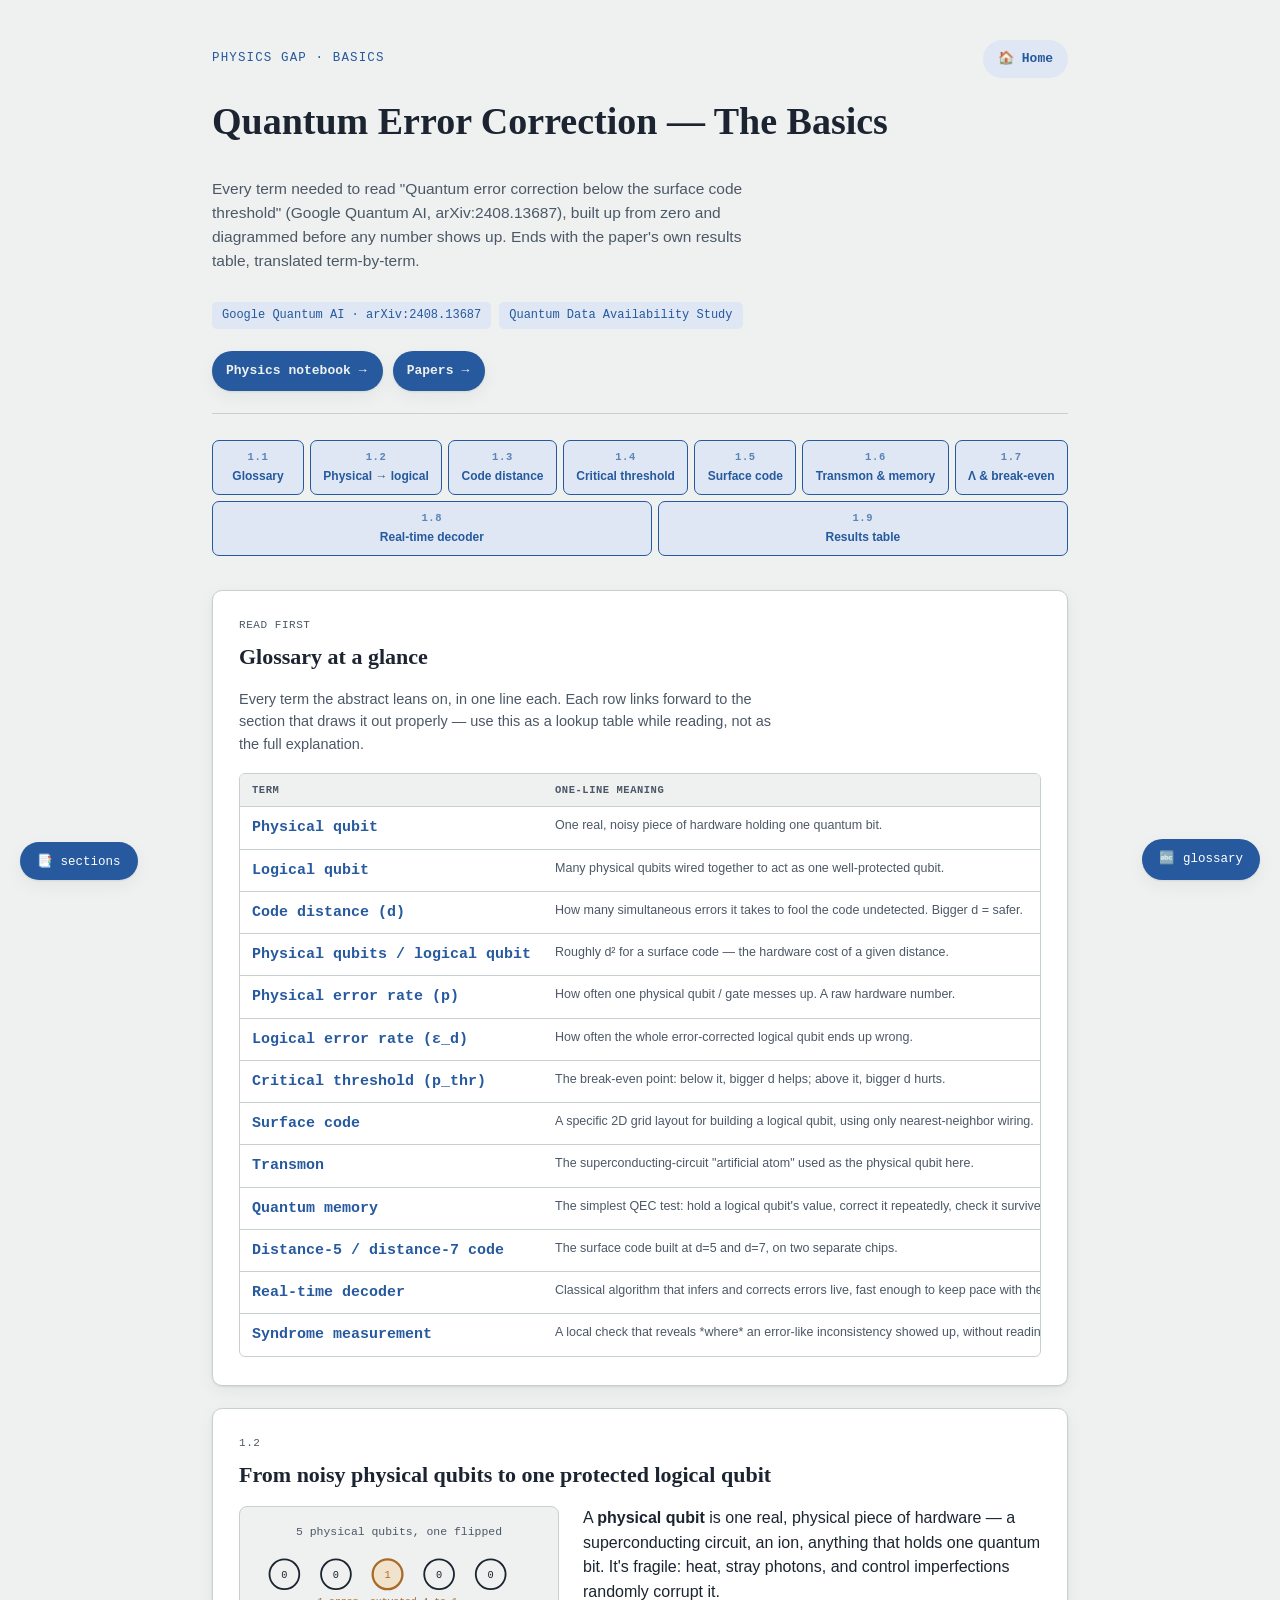
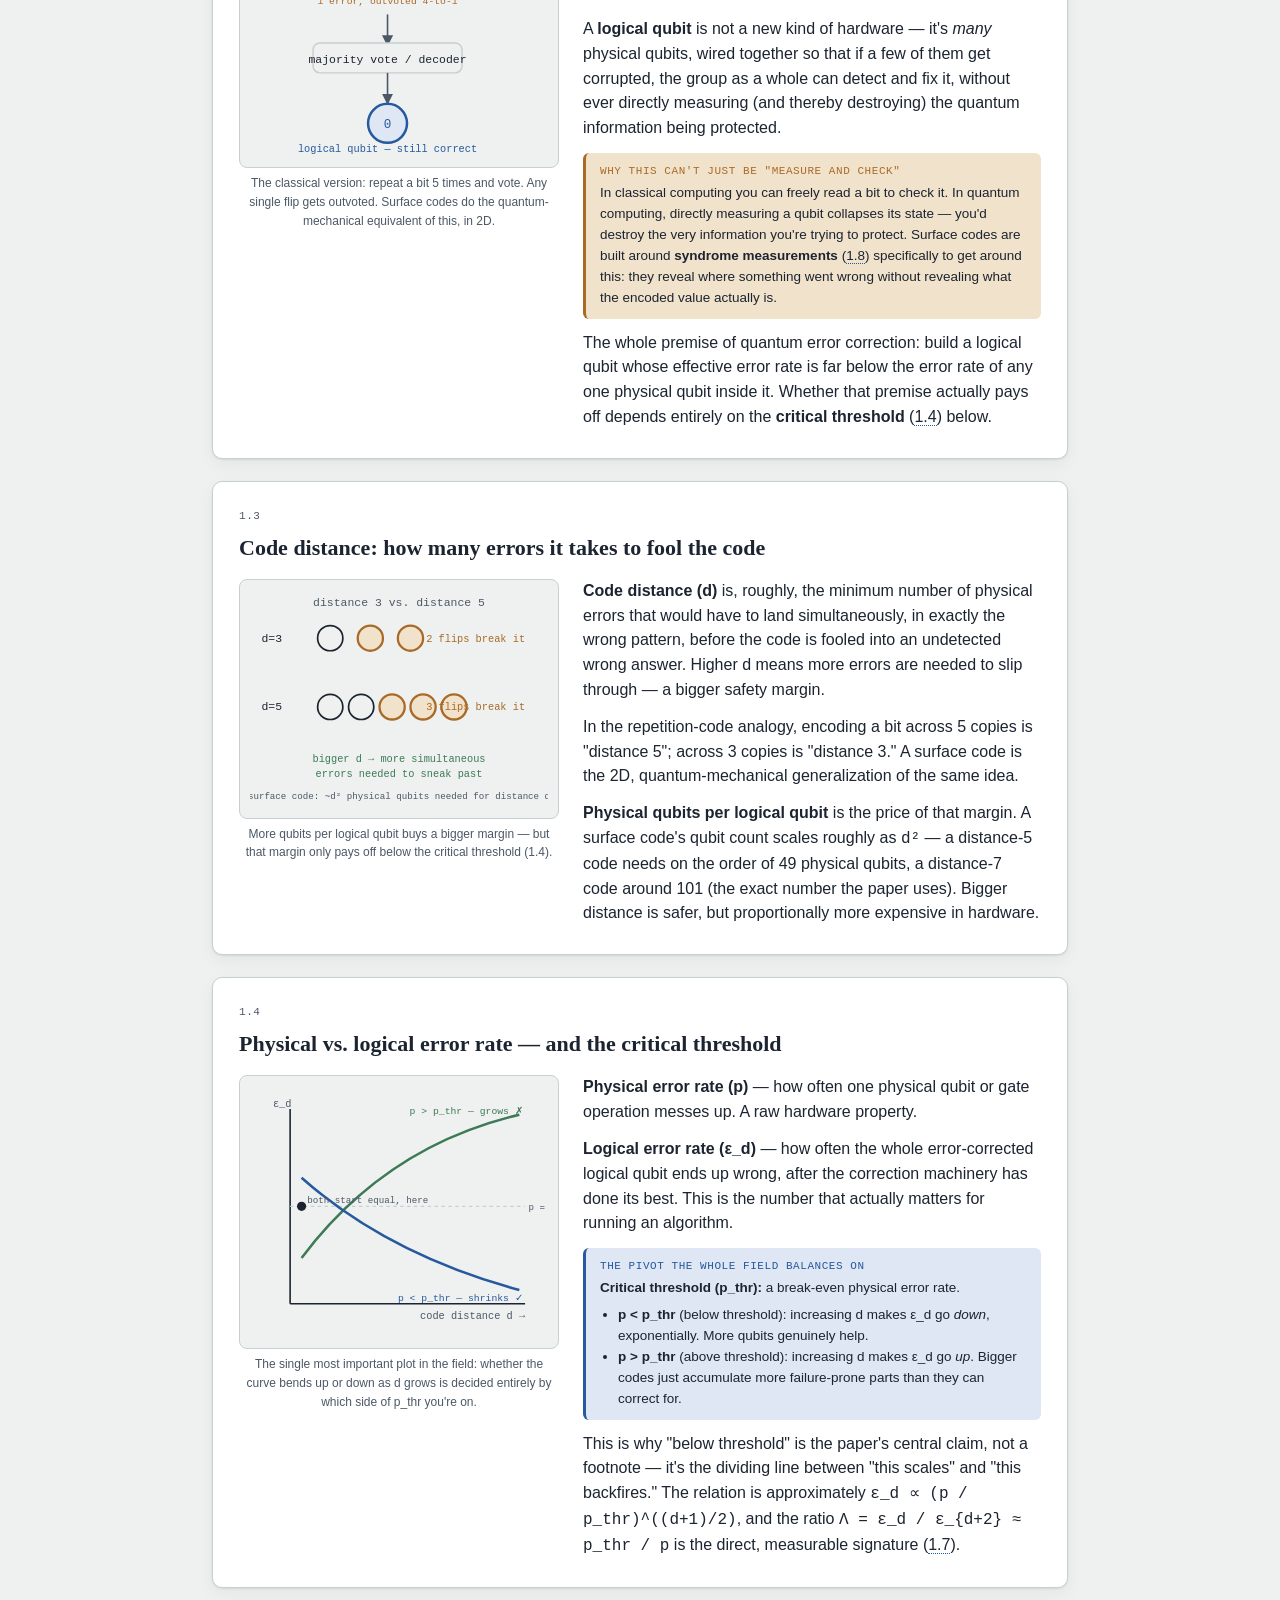
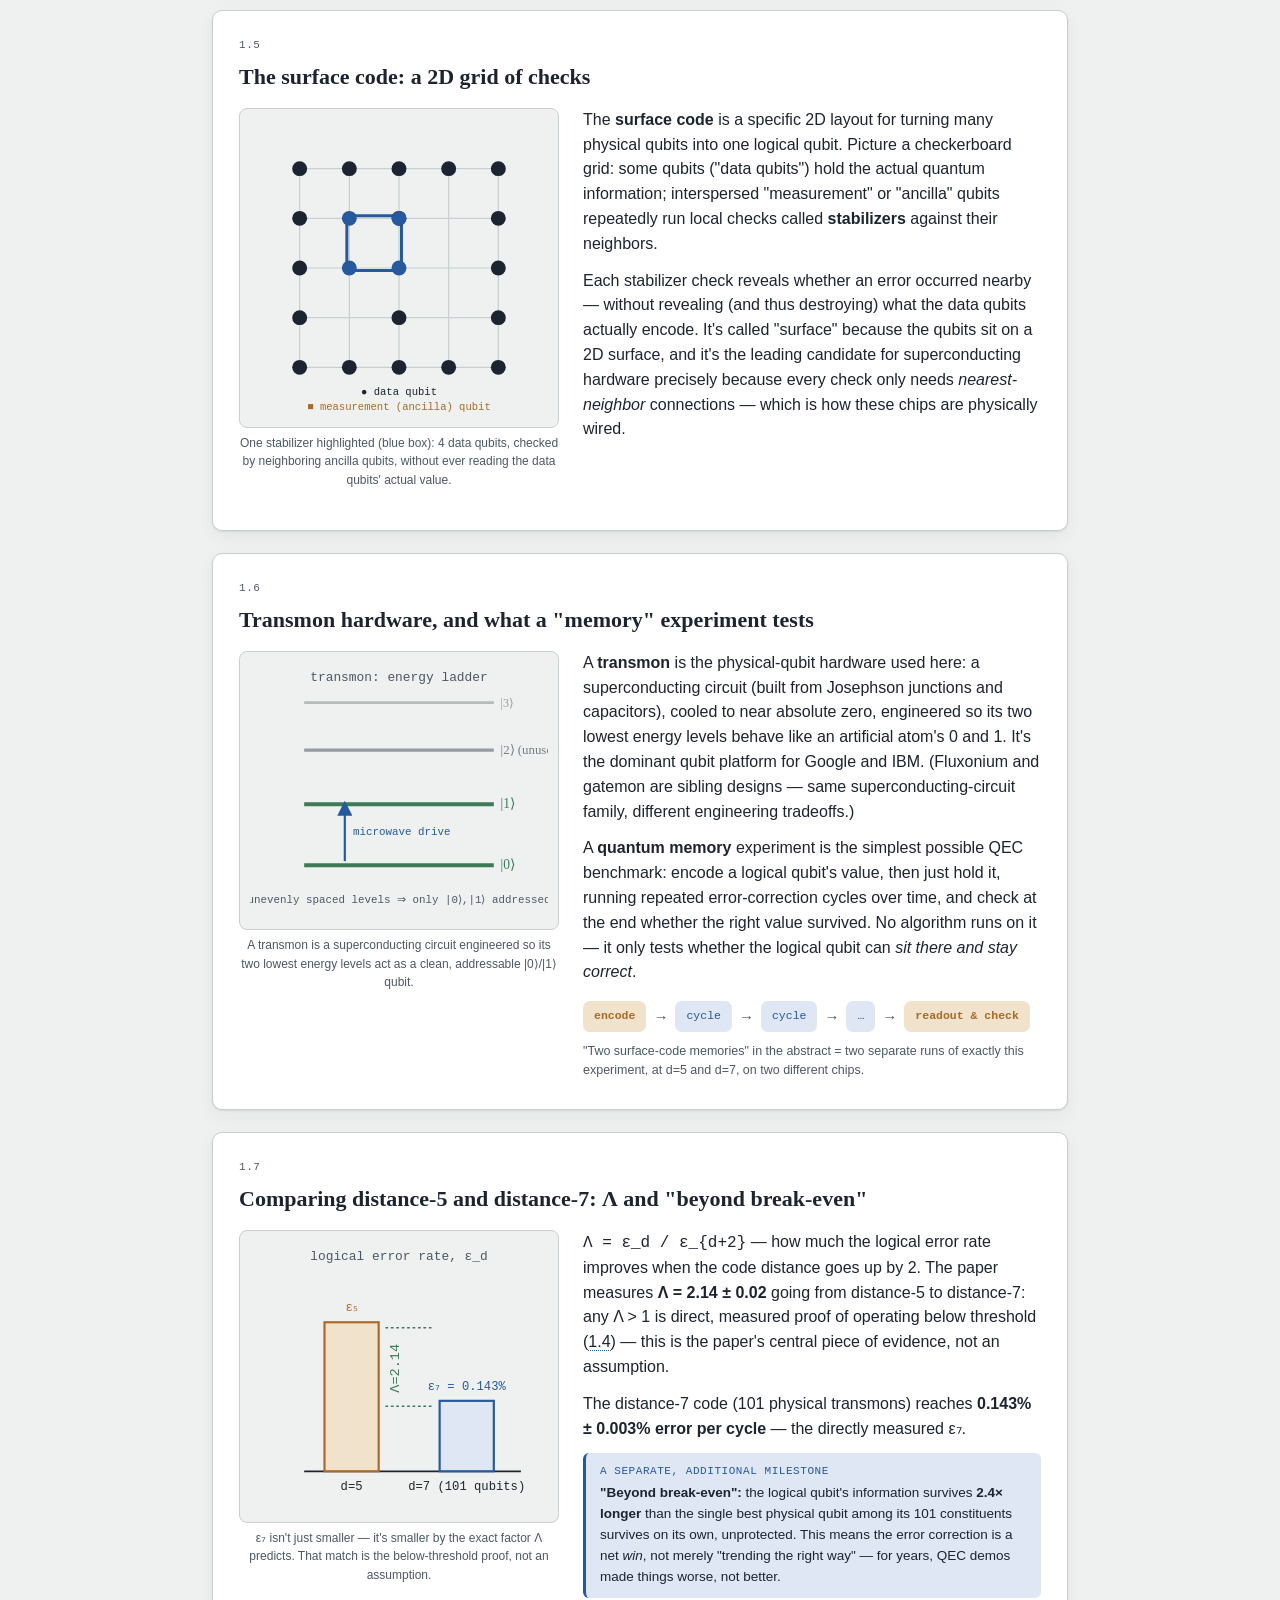
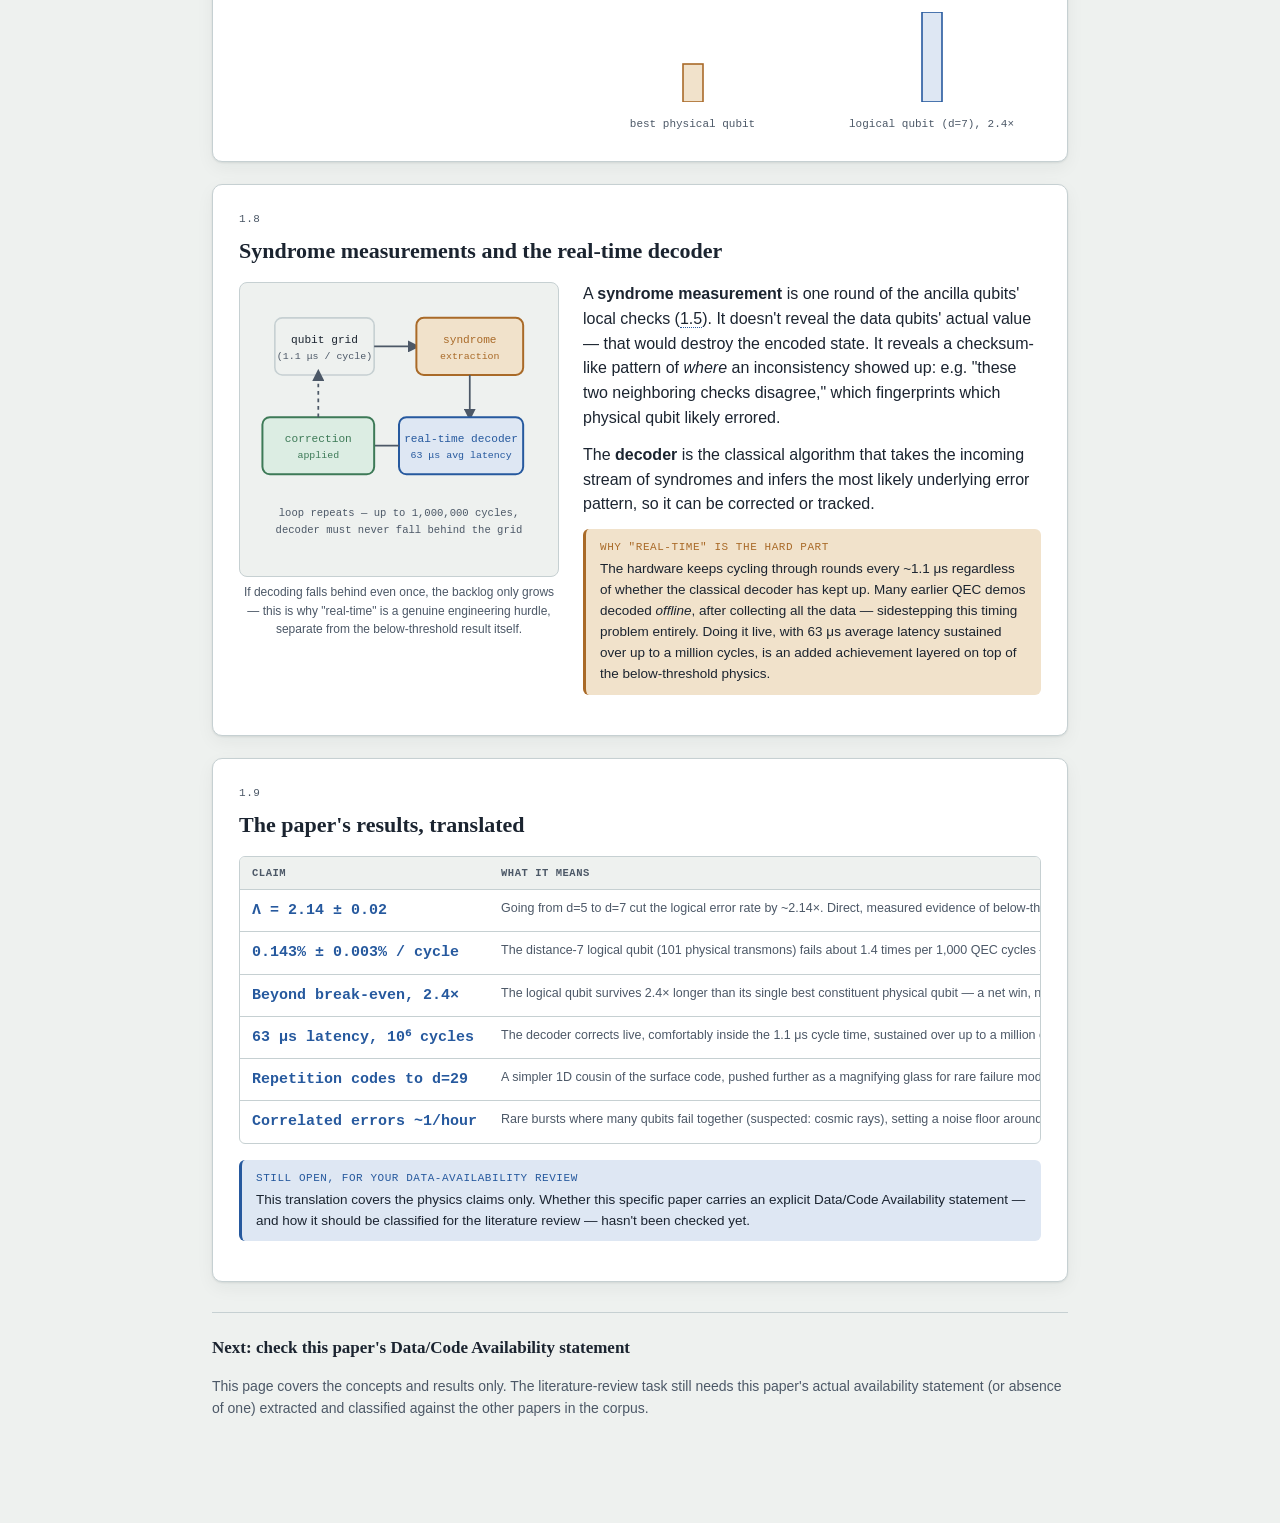
==== basics/index.html @ d8bd893b "Add QEC basics page (surface code threshold concepts) and link from physics notebook New /basics dia" ====
<!DOCTYPE html>
<html lang="en">
<head>
<meta charset="UTF-8">
<meta name="viewport" content="width=device-width, initial-scale=1">
<meta name="robots" content="noindex, nofollow">
<title>QEC Basics — Below the Surface Code Threshold, Visualized</title>
<link rel="stylesheet" href="css/style.css">
</head>
<body>

<div class="page">

  <header class="notebook-header">
    <div class="nav-row">
      <span class="eyebrow">Physics gap · basics</span>
      <a class="home-btn" href="../phy/index.html">🏠 Home</a>
    </div>
    <h1 class="title serif">Quantum Error Correction — The Basics</h1>
    <p class="subtitle">Every term needed to read "Quantum error correction below the surface code
    threshold" (Google Quantum AI, arXiv:2408.13687), built up from zero and diagrammed before any
    number shows up. Ends with the paper's own results table, translated term-by-term.</p>
    <div class="source-links">
      <span class="source-chip">Google Quantum AI · arXiv:2408.13687</span>
      <span class="source-chip">Quantum Data Availability Study</span>
    </div>
    <div class="crosslink-row" style="display:flex; gap:10px; flex-wrap:wrap; margin-top:6px;">
      <div class="crosslink"><a href="../phy/index.html">Physics notebook <span class="arrow">&rarr;</span></a></div>
      <div class="crosslink"><a href="../phy/papers/index.html">Papers <span class="arrow">&rarr;</span></a></div>
    </div>
  </header>

  <nav class="phase-tracker">
    <a class="phase-pill active" href="#sec-glossary"><span class="num">1.1</span>Glossary</a>
    <a class="phase-pill active" href="#sec-logical"><span class="num">1.2</span>Physical → logical</a>
    <a class="phase-pill active" href="#sec-distance"><span class="num">1.3</span>Code distance</a>
    <a class="phase-pill active" href="#sec-threshold"><span class="num">1.4</span>Critical threshold</a>
    <a class="phase-pill active" href="#sec-surface"><span class="num">1.5</span>Surface code</a>
    <a class="phase-pill active" href="#sec-transmon"><span class="num">1.6</span>Transmon &amp; memory</a>
    <a class="phase-pill active" href="#sec-lambda"><span class="num">1.7</span>Λ &amp; break-even</a>
    <a class="phase-pill active" href="#sec-decoder"><span class="num">1.8</span>Real-time decoder</a>
    <a class="phase-pill active" href="#sec-results"><span class="num">1.9</span>Results table</a>
  </nav>

  <main>

    <!-- ============ 1.1 Glossary ============ -->
    <section class="entry" id="sec-glossary">
      <div class="entry-head"><span class="entry-tag">READ FIRST</span></div>
      <h2 class="entry-title">Glossary at a glance</h2>
      <p class="notation-intro">Every term the abstract leans on, in one line each. Each row links
      forward to the section that draws it out properly — use this as a lookup table while reading,
      not as the full explanation.</p>
      <div class="table-scroll">
        <table class="notation-table">
          <thead><tr><th>Term</th><th>One-line meaning</th><th>Where</th></tr></thead>
          <tbody>
            <tr><td class="sym">Physical qubit</td><td class="say">One real, noisy piece of hardware holding one quantum bit.</td><td class="where"><a href="#sec-logical">1.2</a></td></tr>
            <tr><td class="sym">Logical qubit</td><td class="say">Many physical qubits wired together to act as one well-protected qubit.</td><td class="where"><a href="#sec-logical">1.2</a></td></tr>
            <tr><td class="sym">Code distance (d)</td><td class="say">How many simultaneous errors it takes to fool the code undetected. Bigger d = safer.</td><td class="where"><a href="#sec-distance">1.3</a></td></tr>
            <tr><td class="sym">Physical qubits / logical qubit</td><td class="say">Roughly d² for a surface code — the hardware cost of a given distance.</td><td class="where"><a href="#sec-distance">1.3</a></td></tr>
            <tr><td class="sym">Physical error rate (p)</td><td class="say">How often one physical qubit / gate messes up. A raw hardware number.</td><td class="where"><a href="#sec-threshold">1.4</a></td></tr>
            <tr><td class="sym">Logical error rate (ε_d)</td><td class="say">How often the whole error-corrected logical qubit ends up wrong.</td><td class="where"><a href="#sec-threshold">1.4</a></td></tr>
            <tr><td class="sym">Critical threshold (p_thr)</td><td class="say">The break-even point: below it, bigger d helps; above it, bigger d hurts.</td><td class="where"><a href="#sec-threshold">1.4</a></td></tr>
            <tr><td class="sym">Surface code</td><td class="say">A specific 2D grid layout for building a logical qubit, using only nearest-neighbor wiring.</td><td class="where"><a href="#sec-surface">1.5</a></td></tr>
            <tr><td class="sym">Transmon</td><td class="say">The superconducting-circuit "artificial atom" used as the physical qubit here.</td><td class="where"><a href="#sec-transmon">1.6</a></td></tr>
            <tr><td class="sym">Quantum memory</td><td class="say">The simplest QEC test: hold a logical qubit's value, correct it repeatedly, check it survived.</td><td class="where"><a href="#sec-transmon">1.6</a></td></tr>
            <tr><td class="sym">Distance-5 / distance-7 code</td><td class="say">The surface code built at d=5 and d=7, on two separate chips.</td><td class="where"><a href="#sec-lambda">1.7</a></td></tr>
            <tr><td class="sym">Real-time decoder</td><td class="say">Classical algorithm that infers and corrects errors live, fast enough to keep pace with the hardware.</td><td class="where"><a href="#sec-decoder">1.8</a></td></tr>
            <tr><td class="sym">Syndrome measurement</td><td class="say">A local check that reveals *where* an error-like inconsistency showed up, without reading the encoded data.</td><td class="where"><a href="#sec-decoder">1.8</a></td></tr>
          </tbody>
        </table>
      </div>
    </section>

    <!-- ============ 1.2 Physical -> logical ============ -->
    <section class="entry" id="sec-logical">
      <div class="entry-head"><span class="entry-tag">1.2</span></div>
      <h2 class="entry-title">From noisy physical qubits to one protected logical qubit</h2>
      <div class="entry-grid">
        <div>
          <div class="diagram-panel">
            <svg viewBox="0 0 260 210" xmlns="http://www.w3.org/2000/svg">
              <text x="130" y="16" text-anchor="middle" font-size="10" fill="var(--ink-soft)" font-family="ui-monospace,monospace">5 physical qubits, one flipped</text>
              <g font-family="ui-monospace,monospace" font-size="9" fill="var(--ink-soft)">
                <circle cx="30" cy="50" r="13" fill="none" stroke="var(--ink)" stroke-width="1.6"/>
                <text x="30" y="53" text-anchor="middle" fill="var(--ink)">0</text>
                <circle cx="75" cy="50" r="13" fill="none" stroke="var(--ink)" stroke-width="1.6"/>
                <text x="75" y="53" text-anchor="middle" fill="var(--ink)">0</text>
                <circle cx="120" cy="50" r="13" fill="var(--measured-soft)" stroke="var(--measured)" stroke-width="2"/>
                <text x="120" y="53" text-anchor="middle" fill="var(--measured)">1</text>
                <circle cx="165" cy="50" r="13" fill="none" stroke="var(--ink)" stroke-width="1.6"/>
                <text x="165" y="53" text-anchor="middle" fill="var(--ink)">0</text>
                <circle cx="210" cy="50" r="13" fill="none" stroke="var(--ink)" stroke-width="1.6"/>
                <text x="210" y="53" text-anchor="middle" fill="var(--ink)">0</text>
              </g>
              <text x="120" y="76" text-anchor="middle" font-size="8.5" fill="var(--measured)" font-family="ui-monospace,monospace">1 error, outvoted 4-to-1</text>
              <line x1="120" y1="85" x2="120" y2="108" stroke="var(--ink-soft)" stroke-width="1.4" marker-end="url(#arr1)"/>
              <defs><marker id="arr1" markerWidth="7" markerHeight="7" refX="3.5" refY="3.5" orient="auto"><path d="M0,0 L7,3.5 L0,7 Z" fill="var(--ink-soft)"/></marker></defs>
              <rect x="55" y="110" width="130" height="26" rx="6" fill="var(--paper)" stroke="var(--rule)" stroke-width="1.3"/>
              <text x="120" y="127" text-anchor="middle" font-size="10" fill="var(--ink)" font-family="ui-monospace,monospace">majority vote / decoder</text>
              <line x1="120" y1="136" x2="120" y2="159" stroke="var(--ink-soft)" stroke-width="1.4" marker-end="url(#arr2)"/>
              <defs><marker id="arr2" markerWidth="7" markerHeight="7" refX="3.5" refY="3.5" orient="auto"><path d="M0,0 L7,3.5 L0,7 Z" fill="var(--ink-soft)"/></marker></defs>
              <circle cx="120" cy="180" r="17" fill="var(--accent-soft)" stroke="var(--accent)" stroke-width="2.2"/>
              <text x="120" y="184" text-anchor="middle" font-size="11" fill="var(--accent)" font-family="ui-monospace,monospace">0</text>
              <text x="120" y="205" text-anchor="middle" font-size="9" fill="var(--accent)" font-family="ui-monospace,monospace">logical qubit — still correct</text>
            </svg>
          </div>
          <p class="diagram-caption">The classical version: repeat a bit 5 times and vote. Any single flip gets outvoted. Surface codes do the quantum-mechanical equivalent of this, in 2D.</p>
        </div>
        <div class="text-panel">
          <p>A <b>physical qubit</b> is one real, physical piece of hardware — a superconducting circuit, an ion, anything that holds one quantum bit. It's fragile: heat, stray photons, and control imperfections randomly corrupt it.</p>
          <p>A <b>logical qubit</b> is not a new kind of hardware — it's <i>many</i> physical qubits, wired together so that if a few of them get corrupted, the group as a whole can detect and fix it, without ever directly measuring (and thereby destroying) the quantum information being protected.</p>
          <div class="callout callout-paper">
            <span class="label">why this can't just be "measure and check"</span>
            In classical computing you can freely read a bit to check it. In quantum computing, directly measuring a qubit collapses its state — you'd destroy the very information you're trying to protect. Surface codes are built around <b>syndrome measurements</b> (<a href="#sec-decoder" class="sym-link">1.8</a>) specifically to get around this: they reveal where something went wrong without revealing what the encoded value actually is.
          </div>
          <p>The whole premise of quantum error correction: build a logical qubit whose effective error rate is far below the error rate of any one physical qubit inside it. Whether that premise actually pays off depends entirely on the <b>critical threshold</b> (<a href="#sec-threshold" class="sym-link">1.4</a>) below.</p>
        </div>
      </div>
    </section>

    <!-- ============ 1.3 Code distance ============ -->
    <section class="entry" id="sec-distance">
      <div class="entry-head"><span class="entry-tag">1.3</span></div>
      <h2 class="entry-title">Code distance: how many errors it takes to fool the code</h2>
      <div class="entry-grid">
        <div>
          <div class="diagram-panel">
            <svg viewBox="0 0 260 190" xmlns="http://www.w3.org/2000/svg">
              <text x="130" y="14" text-anchor="middle" font-size="10" fill="var(--ink-soft)" font-family="ui-monospace,monospace">distance 3 vs. distance 5</text>
              <text x="10" y="45" font-size="10" fill="var(--ink)" font-family="ui-monospace,monospace">d=3</text>
              <g font-family="ui-monospace,monospace" font-size="8">
                <circle cx="70" cy="42" r="11" fill="none" stroke="var(--ink)" stroke-width="1.5"/>
                <circle cx="105" cy="42" r="11" fill="var(--measured-soft)" stroke="var(--measured)" stroke-width="2"/>
                <circle cx="140" cy="42" r="11" fill="var(--measured-soft)" stroke="var(--measured)" stroke-width="2"/>
              </g>
              <text x="240" y="45" text-anchor="end" font-size="9" fill="var(--measured)" font-family="ui-monospace,monospace">2 flips break it</text>
              <text x="10" y="105" font-size="10" fill="var(--ink)" font-family="ui-monospace,monospace">d=5</text>
              <g font-family="ui-monospace,monospace" font-size="8">
                <circle cx="70" cy="102" r="11" fill="none" stroke="var(--ink)" stroke-width="1.5"/>
                <circle cx="97" cy="102" r="11" fill="none" stroke="var(--ink)" stroke-width="1.5"/>
                <circle cx="124" cy="102" r="11" fill="var(--measured-soft)" stroke="var(--measured)" stroke-width="2"/>
                <circle cx="151" cy="102" r="11" fill="var(--measured-soft)" stroke="var(--measured)" stroke-width="2"/>
                <circle cx="178" cy="102" r="11" fill="var(--measured-soft)" stroke="var(--measured)" stroke-width="2"/>
              </g>
              <text x="240" y="105" text-anchor="end" font-size="9" fill="var(--measured)" font-family="ui-monospace,monospace">3 flips break it</text>
              <text x="130" y="150" text-anchor="middle" font-size="9" fill="var(--good)" font-family="ui-monospace,monospace">bigger d → more simultaneous</text>
              <text x="130" y="163" text-anchor="middle" font-size="9" fill="var(--good)" font-family="ui-monospace,monospace">errors needed to sneak past</text>
              <text x="130" y="182" text-anchor="middle" font-size="8" fill="var(--ink-soft)" font-family="ui-monospace,monospace">surface code: ~d² physical qubits needed for distance d</text>
            </svg>
          </div>
          <p class="diagram-caption">More qubits per logical qubit buys a bigger margin — but that margin only pays off below the critical threshold (1.4).</p>
        </div>
        <div class="text-panel">
          <p><b>Code distance (d)</b> is, roughly, the minimum number of physical errors that would have to land simultaneously, in exactly the wrong pattern, before the code is fooled into an undetected wrong answer. Higher d means more errors are needed to slip through — a bigger safety margin.</p>
          <p>In the repetition-code analogy, encoding a bit across 5 copies is "distance 5"; across 3 copies is "distance 3." A surface code is the 2D, quantum-mechanical generalization of the same idea.</p>
          <p><b>Physical qubits per logical qubit</b> is the price of that margin. A surface code's qubit count scales roughly as <span class="mono">d²</span> — a distance-5 code needs on the order of 49 physical qubits, a distance-7 code around 101 (the exact number the paper uses). Bigger distance is safer, but proportionally more expensive in hardware.</p>
        </div>
      </div>
    </section>

    <!-- ============ 1.4 Critical threshold ============ -->
    <section class="entry" id="sec-threshold">
      <div class="entry-head"><span class="entry-tag">1.4</span></div>
      <h2 class="entry-title">Physical vs. logical error rate — and the critical threshold</h2>
      <div class="entry-grid">
        <div>
          <div class="diagram-panel">
            <svg viewBox="0 0 260 220" xmlns="http://www.w3.org/2000/svg">
              <line x1="35" y1="20" x2="35" y2="190" stroke="var(--ink)" stroke-width="1.4"/>
              <line x1="35" y1="190" x2="240" y2="190" stroke="var(--ink)" stroke-width="1.4"/>
              <text x="20" y="18" font-size="9" fill="var(--ink-soft)" font-family="ui-monospace,monospace">ε_d</text>
              <text x="240" y="203" text-anchor="end" font-size="9" fill="var(--ink-soft)" font-family="ui-monospace,monospace">code distance d →</text>
              <line x1="35" y1="105" x2="240" y2="105" stroke="var(--rule)" stroke-width="1.2" stroke-dasharray="3 3"/>
              <text x="243" y="108" font-size="8" fill="var(--ink-soft)" font-family="ui-monospace,monospace">p = p_thr</text>
              <path d="M45,150 C90,90 150,45 235,25" fill="none" stroke="var(--good)" stroke-width="2.2"/>
              <text x="238" y="24" font-size="8.5" fill="var(--good)" font-family="ui-monospace,monospace" text-anchor="end">p &gt; p_thr — grows ✗</text>
              <path d="M45,80 C90,120 150,155 235,178" fill="none" stroke="var(--accent)" stroke-width="2.2"/>
              <text x="238" y="188" font-size="8.5" fill="var(--accent)" font-family="ui-monospace,monospace" text-anchor="end">p &lt; p_thr — shrinks ✓</text>
              <circle cx="45" cy="105" r="4" fill="var(--ink)"/>
              <text x="50" y="102" font-size="8" fill="var(--ink-soft)" font-family="ui-monospace,monospace">both start equal, here</text>
            </svg>
          </div>
          <p class="diagram-caption">The single most important plot in the field: whether the curve bends up or down as d grows is decided entirely by which side of p_thr you're on.</p>
        </div>
        <div class="text-panel">
          <p><b>Physical error rate (p)</b> — how often one physical qubit or gate operation messes up. A raw hardware property.</p>
          <p><b>Logical error rate (ε_d)</b> — how often the whole error-corrected logical qubit ends up wrong, after the correction machinery has done its best. This is the number that actually matters for running an algorithm.</p>
          <div class="callout callout-code">
            <span class="label">the pivot the whole field balances on</span>
            <b>Critical threshold (p_thr):</b> a break-even physical error rate.
            <ul style="margin:6px 0 0; padding-left:18px;">
              <li><b>p &lt; p_thr</b> (below threshold): increasing d makes ε_d go <i>down</i>, exponentially. More qubits genuinely help.</li>
              <li><b>p &gt; p_thr</b> (above threshold): increasing d makes ε_d go <i>up</i>. Bigger codes just accumulate more failure-prone parts than they can correct for.</li>
            </ul>
          </div>
          <p>This is why "below threshold" is the paper's central claim, not a footnote — it's the dividing line between "this scales" and "this backfires." The relation is approximately <span class="mono">ε_d ∝ (p / p_thr)^((d+1)/2)</span>, and the ratio <span class="mono">Λ = ε_d / ε_{d+2} ≈ p_thr / p</span> is the direct, measurable signature (<a href="#sec-lambda" class="sym-link">1.7</a>).</p>
        </div>
      </div>
    </section>

    <!-- ============ 1.5 Surface code ============ -->
    <section class="entry" id="sec-surface">
      <div class="entry-head"><span class="entry-tag">1.5</span></div>
      <h2 class="entry-title">The surface code: a 2D grid of checks</h2>
      <div class="entry-grid">
        <div>
          <div class="diagram-panel">
            <svg viewBox="0 0 240 240" xmlns="http://www.w3.org/2000/svg">
              <g stroke="var(--rule)" stroke-width="1">
                <line x1="40" y1="40" x2="200" y2="40"/><line x1="40" y1="80" x2="200" y2="80"/>
                <line x1="40" y1="120" x2="200" y2="120"/><line x1="40" y1="160" x2="200" y2="160"/><line x1="40" y1="200" x2="200" y2="200"/>
                <line x1="40" y1="40" x2="40" y2="200"/><line x1="80" y1="40" x2="80" y2="200"/>
                <line x1="120" y1="40" x2="120" y2="200"/><line x1="160" y1="40" x2="160" y2="200"/><line x1="200" y1="40" x2="200" y2="200"/>
              </g>
              <rect x="78" y="78" width="44" height="44" fill="none" stroke="var(--accent)" stroke-width="2.4" rx="4"/>
              <g fill="var(--ink)">
                <circle cx="40" cy="40" r="6"/><circle cx="80" cy="40" r="6"/><circle cx="120" cy="40" r="6"/><circle cx="160" cy="40" r="6"/><circle cx="200" cy="40" r="6"/>
                <circle cx="40" cy="80" r="6"/><circle cx="120" cy="80" r="6"/><circle cx="200" cy="80" r="6"/>
                <circle cx="40" cy="120" r="6"/><circle cx="200" cy="120" r="6"/>
                <circle cx="40" cy="160" r="6"/><circle cx="120" cy="160" r="6"/><circle cx="200" cy="160" r="6"/>
                <circle cx="40" cy="200" r="6"/><circle cx="80" cy="200" r="6"/><circle cx="120" cy="200" r="6"/><circle cx="160" cy="200" r="6"/><circle cx="200" cy="200" r="6"/>
              </g>
              <g fill="var(--measured)">
                <rect x="76" y="76" width="8" height="8"/><rect x="116" y="76" width="8" height="8"/>
                <rect x="76" y="116" width="8" height="8"/><rect x="116" y="116" width="8" height="8"/>
              </g>
              <circle cx="80" cy="80" r="6" fill="var(--accent)"/><circle cx="120" cy="80" r="6" fill="var(--accent)"/>
              <circle cx="80" cy="120" r="6" fill="var(--accent)"/><circle cx="120" cy="120" r="6" fill="var(--accent)"/>
              <text x="120" y="222" text-anchor="middle" font-size="8.5" fill="var(--ink)" font-family="ui-monospace,monospace">● data qubit</text>
              <text x="120" y="234" text-anchor="middle" font-size="8.5" fill="var(--measured)" font-family="ui-monospace,monospace">■ measurement (ancilla) qubit</text>
            </svg>
          </div>
          <p class="diagram-caption">One stabilizer highlighted (blue box): 4 data qubits, checked by neighboring ancilla qubits, without ever reading the data qubits' actual value.</p>
        </div>
        <div class="text-panel">
          <p>The <b>surface code</b> is a specific 2D layout for turning many physical qubits into one logical qubit. Picture a checkerboard grid: some qubits ("data qubits") hold the actual quantum information; interspersed "measurement" or "ancilla" qubits repeatedly run local checks called <b>stabilizers</b> against their neighbors.</p>
          <p>Each stabilizer check reveals whether an error occurred nearby — without revealing (and thus destroying) what the data qubits actually encode. It's called "surface" because the qubits sit on a 2D surface, and it's the leading candidate for superconducting hardware precisely because every check only needs <i>nearest-neighbor</i> connections — which is how these chips are physically wired.</p>
        </div>
      </div>
    </section>

    <!-- ============ 1.6 Transmon & memory ============ -->
    <section class="entry" id="sec-transmon">
      <div class="entry-head"><span class="entry-tag">1.6</span></div>
      <h2 class="entry-title">Transmon hardware, and what a "memory" experiment tests</h2>
      <div class="entry-grid">
        <div>
          <div class="diagram-panel">
            <svg viewBox="0 0 220 190" xmlns="http://www.w3.org/2000/svg">
              <text x="110" y="14" text-anchor="middle" font-size="9.5" fill="var(--ink-soft)" font-family="ui-monospace,monospace">transmon: energy ladder</text>
              <line x1="40" y1="150" x2="180" y2="150" stroke="var(--good)" stroke-width="3"/>
              <text x="185" y="153" font-size="10" fill="var(--good)" font-family="Georgia,serif">|0⟩</text>
              <line x1="40" y1="105" x2="180" y2="105" stroke="var(--good)" stroke-width="3"/>
              <text x="185" y="108" font-size="10" fill="var(--good)" font-family="Georgia,serif">|1⟩</text>
              <line x1="40" y1="65" x2="180" y2="65" stroke="var(--ink-soft)" stroke-width="2.4" opacity="0.55"/>
              <text x="185" y="68" font-size="9.5" fill="var(--ink-soft)" font-family="Georgia,serif" opacity="0.75">|2⟩ (unused)</text>
              <line x1="40" y1="30" x2="180" y2="30" stroke="var(--ink-soft)" stroke-width="2" opacity="0.35"/>
              <text x="185" y="33" font-size="9" fill="var(--ink-soft)" font-family="Georgia,serif" opacity="0.55">|3⟩</text>
              <line x1="70" y1="147" x2="70" y2="108" stroke="var(--accent)" stroke-width="1.6" marker-end="url(#tArr)"/>
              <defs><marker id="tArr" markerWidth="7" markerHeight="7" refX="3.5" refY="3.5" orient="auto"><path d="M0,0 L7,3.5 L0,7 Z" fill="var(--accent)"/></marker></defs>
              <text x="76" y="128" font-size="8" fill="var(--accent)" font-family="ui-monospace,monospace">microwave drive</text>
              <text x="110" y="178" text-anchor="middle" font-size="8" fill="var(--ink-soft)" font-family="ui-monospace,monospace">unevenly spaced levels ⇒ only |0⟩,|1⟩ addressed</text>
            </svg>
          </div>
          <p class="diagram-caption">A transmon is a superconducting circuit engineered so its two lowest energy levels act as a clean, addressable |0⟩/|1⟩ qubit.</p>
        </div>
        <div class="text-panel">
          <p>A <b>transmon</b> is the physical-qubit hardware used here: a superconducting circuit (built from Josephson junctions and capacitors), cooled to near absolute zero, engineered so its two lowest energy levels behave like an artificial atom's 0 and 1. It's the dominant qubit platform for Google and IBM. (Fluxonium and gatemon are sibling designs — same superconducting-circuit family, different engineering tradeoffs.)</p>
          <p>A <b>quantum memory</b> experiment is the simplest possible QEC benchmark: encode a logical qubit's value, then just hold it, running repeated error-correction cycles over time, and check at the end whether the right value survived. No algorithm runs on it — it only tests whether the logical qubit can <i>sit there and stay correct</i>.</p>
          <div class="flow-chain">
            <div class="flow-node emph">encode</div><span class="flow-arrow">→</span>
            <div class="flow-node">cycle</div><span class="flow-arrow">→</span>
            <div class="flow-node">cycle</div><span class="flow-arrow">→</span>
            <div class="flow-node">…</div><span class="flow-arrow">→</span>
            <div class="flow-node emph">readout &amp; check</div>
          </div>
          <p style="font-size:12.5px; color:var(--ink-soft); margin-top:10px;">"Two surface-code memories" in the abstract = two separate runs of exactly this experiment, at d=5 and d=7, on two different chips.</p>
        </div>
      </div>
    </section>

    <!-- ============ 1.7 Lambda & break-even ============ -->
    <section class="entry" id="sec-lambda">
      <div class="entry-head"><span class="entry-tag">1.7</span></div>
      <h2 class="entry-title">Comparing distance-5 and distance-7: Λ and "beyond break-even"</h2>
      <div class="entry-grid">
        <div>
          <div class="diagram-panel">
            <svg viewBox="0 0 220 200" xmlns="http://www.w3.org/2000/svg">
              <text x="110" y="14" text-anchor="middle" font-size="9.5" fill="var(--ink-soft)" font-family="ui-monospace,monospace">logical error rate, ε_d</text>
              <line x1="40" y1="170" x2="200" y2="170" stroke="var(--ink)" stroke-width="1.3"/>
              <rect x="55" y="60" width="40" height="110" fill="var(--measured-soft)" stroke="var(--measured)" stroke-width="1.6"/>
              <text x="75" y="52" text-anchor="middle" font-size="9" fill="var(--measured)" font-family="ui-monospace,monospace">ε₅</text>
              <text x="75" y="184" text-anchor="middle" font-size="9" fill="var(--ink)" font-family="ui-monospace,monospace">d=5</text>
              <rect x="140" y="118" width="40" height="52" fill="var(--accent-soft)" stroke="var(--accent)" stroke-width="1.6"/>
              <text x="160" y="110" text-anchor="middle" font-size="9" fill="var(--accent)" font-family="ui-monospace,monospace">ε₇ = 0.143%</text>
              <text x="160" y="184" text-anchor="middle" font-size="9" fill="var(--ink)" font-family="ui-monospace,monospace">d=7 (101 qubits)</text>
              <path d="M100,64 L135,64" stroke="var(--good)" stroke-width="1.2" stroke-dasharray="2 2"/>
              <path d="M100,122 L135,122" stroke="var(--good)" stroke-width="1.2" stroke-dasharray="2 2"/>
              <text x="110" y="94" text-anchor="middle" font-size="10" fill="var(--good)" font-family="ui-monospace,monospace" transform="rotate(-90 110 94)">Λ=2.14</text>
            </svg>
          </div>
          <p class="diagram-caption">ε₇ isn't just smaller — it's smaller by the exact factor Λ predicts. That match is the below-threshold proof, not an assumption.</p>
        </div>
        <div class="text-panel">
          <p><span class="mono">Λ = ε_d / ε_{d+2}</span> — how much the logical error rate improves when the code distance goes up by 2. The paper measures <b>Λ = 2.14 ± 0.02</b> going from distance-5 to distance-7: any Λ &gt; 1 is direct, measured proof of operating below threshold (<a href="#sec-threshold" class="sym-link">1.4</a>) — this is the paper's central piece of evidence, not an assumption.</p>
          <p>The distance-7 code (101 physical transmons) reaches <b>0.143% ± 0.003% error per cycle</b> — the directly measured ε₇.</p>
          <div class="callout callout-code">
            <span class="label">a separate, additional milestone</span>
            <b>"Beyond break-even":</b> the logical qubit's information survives <b>2.4× longer</b> than the single best physical qubit among its 101 constituents survives on its own, unprotected. This means the error correction is a net <i>win</i>, not merely "trending the right way" — for years, QEC demos made things worse, not better.
          </div>
          <div class="compare-row" style="margin-top:14px;">
            <div class="compare-col">
              <svg viewBox="0 0 60 90" width="60" height="90"><rect x="20" y="52" width="20" height="38" fill="var(--measured-soft)" stroke="var(--measured)" stroke-width="1.6"/></svg>
              <div class="compare-label">best physical qubit</div>
            </div>
            <div class="compare-col">
              <svg viewBox="0 0 60 90" width="60" height="90"><rect x="20" y="0" width="20" height="90" fill="var(--accent-soft)" stroke="var(--accent)" stroke-width="1.6"/></svg>
              <div class="compare-label">logical qubit (d=7), 2.4×</div>
            </div>
          </div>
        </div>
      </div>
    </section>

    <!-- ============ 1.8 Real-time decoder ============ -->
    <section class="entry" id="sec-decoder">
      <div class="entry-head"><span class="entry-tag">1.8</span></div>
      <h2 class="entry-title">Syndrome measurements and the real-time decoder</h2>
      <div class="entry-grid">
        <div>
          <div class="diagram-panel">
            <svg viewBox="0 0 240 220" xmlns="http://www.w3.org/2000/svg">
              <rect x="20" y="20" width="80" height="46" rx="6" fill="var(--paper)" stroke="var(--rule)" stroke-width="1.3"/>
              <text x="60" y="40" text-anchor="middle" font-size="9" fill="var(--ink)" font-family="ui-monospace,monospace">qubit grid</text>
              <text x="60" y="53" text-anchor="middle" font-size="8" fill="var(--ink-soft)" font-family="ui-monospace,monospace">(1.1 μs / cycle)</text>
              <line x1="100" y1="43" x2="132" y2="43" stroke="var(--ink-soft)" stroke-width="1.4" marker-end="url(#dArr1)"/>
              <defs><marker id="dArr1" markerWidth="7" markerHeight="7" refX="3.5" refY="3.5" orient="auto"><path d="M0,0 L7,3.5 L0,7 Z" fill="var(--ink-soft)"/></marker></defs>
              <rect x="134" y="20" width="86" height="46" rx="6" fill="var(--measured-soft)" stroke="var(--measured)" stroke-width="1.6"/>
              <text x="177" y="40" text-anchor="middle" font-size="9" fill="var(--measured)" font-family="ui-monospace,monospace">syndrome</text>
              <text x="177" y="53" text-anchor="middle" font-size="8" fill="var(--measured)" font-family="ui-monospace,monospace">extraction</text>
              <line x1="177" y1="66" x2="177" y2="98" stroke="var(--ink-soft)" stroke-width="1.4" marker-end="url(#dArr2)"/>
              <defs><marker id="dArr2" markerWidth="7" markerHeight="7" refX="3.5" refY="3.5" orient="auto"><path d="M0,0 L7,3.5 L0,7 Z" fill="var(--ink-soft)"/></marker></defs>
              <rect x="120" y="100" width="100" height="46" rx="6" fill="var(--accent-soft)" stroke="var(--accent)" stroke-width="1.6"/>
              <text x="170" y="120" text-anchor="middle" font-size="9" fill="var(--accent)" font-family="ui-monospace,monospace">real-time decoder</text>
              <text x="170" y="133" text-anchor="middle" font-size="8" fill="var(--accent)" font-family="ui-monospace,monospace">63 μs avg latency</text>
              <line x1="120" y1="123" x2="30" y2="123" stroke="var(--ink-soft)" stroke-width="1.4" marker-end="url(#dArr3)"/>
              <defs><marker id="dArr3" markerWidth="7" markerHeight="7" refX="3.5" refY="3.5" orient="auto"><path d="M0,0 L7,3.5 L0,7 Z" fill="var(--ink-soft)"/></marker></defs>
              <rect x="10" y="100" width="90" height="46" rx="6" fill="var(--good-soft)" stroke="var(--good)" stroke-width="1.6"/>
              <text x="55" y="120" text-anchor="middle" font-size="9" fill="var(--good)" font-family="ui-monospace,monospace">correction</text>
              <text x="55" y="133" text-anchor="middle" font-size="8" fill="var(--good)" font-family="ui-monospace,monospace">applied</text>
              <line x1="55" y1="100" x2="55" y2="66" stroke="var(--ink-soft)" stroke-width="1.4" marker-end="url(#dArr4)" stroke-dasharray="3 3"/>
              <defs><marker id="dArr4" markerWidth="7" markerHeight="7" refX="3.5" refY="3.5" orient="auto"><path d="M0,0 L7,3.5 L0,7 Z" fill="var(--ink-soft)"/></marker></defs>
              <text x="120" y="180" text-anchor="middle" font-size="8.5" fill="var(--ink-soft)" font-family="ui-monospace,monospace">loop repeats — up to 1,000,000 cycles,</text>
              <text x="120" y="193" text-anchor="middle" font-size="8.5" fill="var(--ink-soft)" font-family="ui-monospace,monospace">decoder must never fall behind the grid</text>
            </svg>
          </div>
          <p class="diagram-caption">If decoding falls behind even once, the backlog only grows — this is why "real-time" is a genuine engineering hurdle, separate from the below-threshold result itself.</p>
        </div>
        <div class="text-panel">
          <p>A <b>syndrome measurement</b> is one round of the ancilla qubits' local checks (<a href="#sec-surface" class="sym-link">1.5</a>). It doesn't reveal the data qubits' actual value — that would destroy the encoded state. It reveals a checksum-like pattern of <i>where</i> an inconsistency showed up: e.g. "these two neighboring checks disagree," which fingerprints which physical qubit likely errored.</p>
          <p>The <b>decoder</b> is the classical algorithm that takes the incoming stream of syndromes and infers the most likely underlying error pattern, so it can be corrected or tracked.</p>
          <div class="callout callout-paper">
            <span class="label">why "real-time" is the hard part</span>
            The hardware keeps cycling through rounds every ~1.1 μs regardless of whether the classical decoder has kept up. Many earlier QEC demos decoded <i>offline</i>, after collecting all the data — sidestepping this timing problem entirely. Doing it live, with 63 μs average latency sustained over up to a million cycles, is an added achievement layered on top of the below-threshold physics.</div>
        </div>
      </div>
    </section>

    <!-- ============ 1.9 Results table ============ -->
    <section class="entry" id="sec-results">
      <div class="entry-head"><span class="entry-tag">1.9</span></div>
      <h2 class="entry-title">The paper's results, translated</h2>
      <div class="table-scroll">
        <table class="notation-table">
          <thead><tr><th>Claim</th><th>What it means</th></tr></thead>
          <tbody>
            <tr><td class="sym">Λ = 2.14 ± 0.02</td><td class="say">Going from d=5 to d=7 cut the logical error rate by ~2.14×. Direct, measured evidence of below-threshold operation.</td></tr>
            <tr><td class="sym">0.143% ± 0.003% / cycle</td><td class="say">The distance-7 logical qubit (101 physical transmons) fails about 1.4 times per 1,000 QEC cycles — the headline ε₇ number.</td></tr>
            <tr><td class="sym">Beyond break-even, 2.4×</td><td class="say">The logical qubit survives 2.4× longer than its single best constituent physical qubit — a net win, not just a trend.</td></tr>
            <tr><td class="sym">63 μs latency, 10⁶ cycles</td><td class="say">The decoder corrects live, comfortably inside the 1.1 μs cycle time, sustained over up to a million cycles without falling behind.</td></tr>
            <tr><td class="sym">Repetition codes to d=29</td><td class="say">A simpler 1D cousin of the surface code, pushed further as a magnifying glass for rare failure modes.</td></tr>
            <tr><td class="sym">Correlated errors ~1/hour</td><td class="say">Rare bursts where many qubits fail together (suspected: cosmic rays), setting a noise floor around 10⁻¹⁰ — flagged as unsolved, not fixed by this code.</td></tr>
          </tbody>
        </table>
      </div>
      <div class="callout callout-code" style="margin-top:16px;">
        <span class="label">still open, for your data-availability review</span>
        This translation covers the physics claims only. Whether this specific paper carries an explicit Data/Code Availability statement — and how it should be classified for the literature review — hasn't been checked yet.
      </div>
    </section>

  </main>

  <footer class="next-up" id="sec-next">
    <div class="phase-next-title">Next: check this paper's Data/Code Availability statement</div>
    <p>This page covers the concepts and results only. The literature-review task still needs this paper's
    actual availability statement (or absence of one) extracted and classified against the other papers in the corpus.</p>
  </footer>

  <a href="#sec-glossary" class="jump-link">🔤 glossary</a>
  <a href="#" id="back-link" class="back-link">← Back</a>

  <div class="section-nav" id="section-nav">
    <div class="section-nav-backdrop" id="section-nav-backdrop"></div>
    <button type="button" class="section-nav-toggle" id="section-nav-toggle" aria-expanded="false" aria-controls="section-nav-menu">📑 sections</button>
    <nav class="section-nav-menu" id="section-nav-menu" role="menu">
      <div class="snav-header">
        <span>Jump to section</span>
        <button type="button" class="snav-close" id="section-nav-close" aria-label="Close section menu">✕</button>
      </div>
      <div class="snav-group-title first">QEC Basics</div>
      <a href="#sec-glossary" role="menuitem"><span class="snav-num">1.1</span>Glossary</a>
      <a href="#sec-logical" role="menuitem"><span class="snav-num">1.2</span>Physical → logical</a>
      <a href="#sec-distance" role="menuitem"><span class="snav-num">1.3</span>Code distance</a>
      <a href="#sec-threshold" role="menuitem"><span class="snav-num">1.4</span>Critical threshold</a>
      <a href="#sec-surface" role="menuitem"><span class="snav-num">1.5</span>Surface code</a>
      <a href="#sec-transmon" role="menuitem"><span class="snav-num">1.6</span>Transmon &amp; memory</a>
      <a href="#sec-lambda" role="menuitem"><span class="snav-num">1.7</span>Λ &amp; break-even</a>
      <a href="#sec-decoder" role="menuitem"><span class="snav-num">1.8</span>Real-time decoder</a>
      <a href="#sec-results" role="menuitem"><span class="snav-num">1.9</span>Results table</a>
    </nav>
  </div>

</div>

<script src="js/main.js"></script>

</body>
</html>
---- basics/css/style.css ----
:root {
    --paper: #EEF1EF;
    --paper-raised: #FFFFFF;
    --ink: #1B2430;
    --ink-soft: #4C5867;
    --rule: #C6D0D2;
    --accent: #26599E;
    --accent-soft: #DEE7F3;
    --measured: #A96A28;
    --measured-soft: #F1E2CB;
    --good: #3D7A57;
    --good-soft: #DCEDE3;
    --shadow: 0 1px 2px rgba(20,30,35,0.09), 0 6px 18px rgba(20,30,35,0.05);
  }
  @media (prefers-color-scheme: dark) {
    :root {
      --paper: #0F1F35;
      --paper-raised: #142A47;
      --ink: #E7ECF2;
      --ink-soft: #A9B7C9;
      --rule: #2B4468;
      --accent: #82B4E9;
      --accent-soft: #1D3A5C;
      --measured: #DFA05C;
      --measured-soft: #3A2C19;
      --good: #74CE9E;
      --good-soft: #163627;
      --shadow: 0 1px 2px rgba(0,0,0,0.35), 0 6px 20px rgba(0,0,0,0.25);
    }
  }
  :root[data-theme="dark"] {
    --paper: #0F1F35;
    --paper-raised: #142A47;
    --ink: #E7ECF2;
    --ink-soft: #A9B7C9;
    --rule: #2B4468;
    --accent: #82B4E9;
    --accent-soft: #1D3A5C;
    --measured: #DFA05C;
    --measured-soft: #3A2C19;
    --good: #74CE9E;
    --good-soft: #163627;
    --shadow: 0 1px 2px rgba(0,0,0,0.35), 0 6px 20px rgba(0,0,0,0.25);
  }
  :root[data-theme="light"] {
    --paper: #EEF1EF;
    --paper-raised: #FFFFFF;
    --ink: #1B2430;
    --ink-soft: #4C5867;
    --rule: #C6D0D2;
    --accent: #26599E;
    --accent-soft: #DEE7F3;
    --measured: #A96A28;
    --measured-soft: #F1E2CB;
    --good: #3D7A57;
    --good-soft: #DCEDE3;
    --shadow: 0 1px 2px rgba(20,30,35,0.09), 0 6px 18px rgba(20,30,35,0.05);
  }

  @media (prefers-reduced-motion: reduce) {
    * { animation: none !important; transition: none !important; }
  }

  * { box-sizing: border-box; }
  html, body { overflow-x: hidden; }
  body {
    margin: 0;
    background: var(--paper);
    color: var(--ink);
    font-family: -apple-system, BlinkMacSystemFont, "Segoe UI", "Helvetica Neue", Arial, sans-serif;
    line-height: 1.55;
  }
  .serif { font-family: "Iowan Old Style", "Palatino Linotype", Palatino, Georgia, "Times New Roman", serif; }
  .mono { font-family: ui-monospace, "Cascadia Code", "SF Mono", Consolas, "Liberation Mono", monospace; }

  .page {
    max-width: 900px;
    margin: 0 auto;
    padding: 40px 22px 90px;
  }

  /* ---------- Header ---------- */
  .notebook-header {
    display: flex;
    flex-direction: column;
    gap: 10px;
    padding-bottom: 22px;
    border-bottom: 1px solid var(--rule);
    margin-bottom: 26px;
  }
  .eyebrow {
    font-family: ui-monospace, "Cascadia Code", "SF Mono", Consolas, monospace;
    font-size: 12.5px;
    letter-spacing: 0.09em;
    text-transform: uppercase;
    color: var(--accent);
  }
  h1.title {
    font-size: clamp(28px, 4vw, 38px);
    margin: 0;
    text-wrap: balance;
    font-weight: 600;
  }
  .subtitle {
    color: var(--ink-soft);
    font-size: 15.5px;
    max-width: 62ch;
  }
  .source-links {
    display: flex;
    flex-wrap: wrap;
    gap: 8px;
    margin-top: 4px;
  }
  .source-chip {
    font-family: ui-monospace, "Cascadia Code", "SF Mono", Consolas, monospace;
    font-size: 12px;
    padding: 3px 9px;
    border-radius: 5px;
    background: var(--accent-soft);
    color: var(--accent);
    border: 1px solid transparent;
  }
  .crosslink { margin-top: 6px; }
  .crosslink a {
    display: inline-flex;
    align-items: center;
    gap: 8px;
    font-family: ui-monospace, "Cascadia Code", "SF Mono", Consolas, monospace;
    font-size: 13px;
    font-weight: 600;
    color: var(--paper);
    background: var(--accent);
    text-decoration: none;
    padding: 10px 16px 10px 14px;
    border-radius: 999px;
    box-shadow: var(--shadow);
    transition: transform 0.12s ease, box-shadow 0.12s ease;
  }
  .crosslink a:hover {
    transform: translateY(-1px);
    box-shadow: 0 2px 6px rgba(20,30,35,0.18), 0 12px 24px rgba(20,30,35,0.14);
  }
  .crosslink a:active { transform: translateY(0); }
  .crosslink a:focus-visible { outline: 2px solid var(--accent); outline-offset: 3px; }
  .crosslink a .arrow { display: inline-block; transition: transform 0.15s ease; }
  .crosslink a:hover .arrow { transform: translateX(3px); }

  .crosslink-back {
    display: inline-flex;
    align-items: center;
    gap: 6px;
    font-family: ui-monospace, "Cascadia Code", "SF Mono", Consolas, monospace;
    font-size: 12.5px;
    color: var(--ink-soft);
    text-decoration: none;
    padding: 7px 13px;
    border-radius: 999px;
    border: 1px solid var(--rule);
    background: var(--paper-raised);
    transition: color 0.12s ease, border-color 0.12s ease, background 0.12s ease;
    white-space: nowrap;
  }
  .crosslink-back:hover { color: var(--accent); border-color: var(--accent); background: var(--accent-soft); }
  .crosslink-back:focus-visible { outline: 2px solid var(--accent); outline-offset: 3px; }

  /* ---------- Phase tracker ---------- */
  .phase-tracker {
    display: flex;
    gap: 6px;
    flex-wrap: wrap;
    margin-bottom: 34px;
  }
  .phase-pill {
    flex: 1 1 auto;
    min-width: 92px;
    text-align: center;
    padding: 8px 6px;
    border-radius: 7px;
    font-size: 12px;
    border: 1px solid var(--rule);
    color: var(--ink-soft);
    background: var(--paper-raised);
  }
  a.phase-pill {
    display: block;
    text-decoration: none;
    cursor: pointer;
    transition: border-color 0.12s ease, background 0.12s ease;
  }
  a.phase-pill:hover { border-color: var(--accent); background: var(--accent-soft); color: var(--accent); }
  a.phase-pill:focus-visible { outline: 2px solid var(--accent); outline-offset: 2px; }
  .phase-pill .num { display:block; font-family: ui-monospace, monospace; font-size: 10.5px; opacity: 0.7; margin-bottom: 2px; letter-spacing: 0.06em;}
  .phase-pill.active {
    border-color: var(--accent);
    background: var(--accent-soft);
    color: var(--accent);
    font-weight: 600;
  }
  .phase-pill.upcoming { opacity: 0.55; }

  /* ---------- Entry cards ---------- */
  .entry {
    background: var(--paper-raised);
    border: 1px solid var(--rule);
    border-radius: 10px;
    box-shadow: var(--shadow);
    padding: 26px 26px 28px;
    margin-bottom: 22px;
  }
  .entry-head {
    display: flex;
    align-items: baseline;
    gap: 10px;
    margin-bottom: 6px;
  }
  .entry-tag {
    font-family: ui-monospace, monospace;
    font-size: 11px;
    color: var(--ink-soft);
    letter-spacing: 0.05em;
  }
  h2.entry-title {
    font-family: "Iowan Old Style", "Palatino Linotype", Palatino, Georgia, serif;
    font-size: 22px;
    margin: 0 0 14px 0;
    font-weight: 600;
  }
  .entry-grid {
    display: grid;
    grid-template-columns: minmax(220px, 320px) 1fr;
    gap: 24px;
    align-items: start;
  }
  .entry-grid > * { min-width: 0; }
  @media (max-width: 640px) {
    .entry-grid { grid-template-columns: 1fr; }
  }
  .diagram-panel {
    background: var(--paper);
    border: 1px solid var(--rule);
    border-radius: 8px;
    padding: 10px;
    display: flex;
    align-items: center;
    justify-content: center;
    min-width: 0;
  }
  .diagram-panel svg { width: 100%; height: auto; display: block; }
  .diagram-caption {
    font-size: 12px;
    color: var(--ink-soft);
    text-align: center;
    margin-top: 6px;
  }
  .text-panel p { margin: 0 0 12px 0; }
  .text-panel p:last-child { margin-bottom: 0; }

  /* ---------- Derivation / equation box ---------- */
  .eq-box {
    position: relative;
    border: 1px solid var(--rule);
    background: var(--paper);
    border-radius: 4px;
    padding: 14px 18px;
    margin: 14px 0;
    font-family: ui-monospace, "Cascadia Code", "SF Mono", Consolas, monospace;
    font-size: 14px;
    max-width: 100%;
    overflow-x: auto;
    -webkit-overflow-scrolling: touch;
  }
  .eq-box::before, .eq-box::after,
  .eq-box .corner-br, .eq-box .corner-bl {
    content: "";
    position: absolute;
    width: 9px; height: 9px;
    border-color: var(--accent);
  }
  .eq-box::before { top: -1px; left: -1px; border-top: 2px solid var(--accent); border-left: 2px solid var(--accent); }
  .eq-box::after { top: -1px; right: -1px; border-top: 2px solid var(--accent); border-right: 2px solid var(--accent); }
  .eq-box .corner-bl { bottom: -1px; left: -1px; border-bottom: 2px solid var(--accent); border-left: 2px solid var(--accent); }
  .eq-box .corner-br { bottom: -1px; right: -1px; border-bottom: 2px solid var(--accent); border-right: 2px solid var(--accent); }
  .eq-line { white-space: pre; }
  .eq-note { font-family: -apple-system, "Segoe UI", sans-serif; font-size: 12.5px; color: var(--ink-soft); margin-top: 8px; }

  /* ---------- callouts ---------- */
  .callout {
    border-radius: 6px;
    padding: 10px 14px;
    font-size: 13.5px;
    margin: 12px 0;
  }
  .callout-code {
    background: var(--accent-soft);
    color: var(--ink);
    border-left: 3px solid var(--accent);
  }
  .callout-code .label { font-family: ui-monospace, monospace; font-size: 11px; color: var(--accent); text-transform: uppercase; letter-spacing: 0.05em; display:block; margin-bottom: 3px;}
  .callout-code code { font-family: ui-monospace, "Cascadia Code", monospace; font-size: 13px; }
  .callout-paper {
    background: var(--measured-soft);
    border-left: 3px solid var(--measured);
  }
  .callout-paper .label { font-family: ui-monospace, monospace; font-size: 11px; color: var(--measured); text-transform: uppercase; letter-spacing: 0.05em; display:block; margin-bottom: 3px;}

  /* ---------- notation decoder ---------- */
  .notation-intro { font-size: 14.5px; color: var(--ink-soft); max-width: 68ch; margin: 0 0 18px; }
  .notation-group { margin-bottom: 22px; }
  .notation-group:last-child { margin-bottom: 0; }
  .notation-group h3 {
    font-family: "Iowan Old Style", Georgia, serif;
    font-size: 15.5px;
    margin: 0 0 3px;
    color: var(--ink);
  }
  .notation-group .group-note { font-size: 12.5px; color: var(--ink-soft); margin: 0 0 10px; }
  .table-scroll { overflow-x: auto; border-radius: 6px; border: 1px solid var(--rule); }
  table.notation-table { width: 100%; border-collapse: collapse; font-size: 13.5px; min-width: 480px; }
  table.notation-table th {
    text-align: left;
    font-family: ui-monospace, monospace;
    font-size: 10.5px;
    text-transform: uppercase;
    letter-spacing: 0.05em;
    color: var(--ink-soft);
    background: var(--paper);
    padding: 8px 12px;
    border-bottom: 1px solid var(--rule);
  }
  table.notation-table td {
    padding: 9px 12px;
    border-bottom: 1px solid var(--rule);
    vertical-align: top;
  }
  table.notation-table tr:last-child td { border-bottom: none; }
  table.notation-table td.sym {
    font-family: ui-monospace, "Cascadia Code", monospace;
    font-size: 15px;
    color: var(--accent);
    white-space: nowrap;
    font-weight: 600;
  }
  table.notation-table td.say { color: var(--ink-soft); font-size: 12.5px; white-space: nowrap; }
  table.notation-table td.where {
    font-family: ui-monospace, monospace;
    font-size: 11px;
    color: var(--measured);
    white-space: nowrap;
  }
  .notation-tip {
    background: var(--accent-soft);
    border-left: 3px solid var(--accent);
    border-radius: 6px;
    padding: 10px 14px;
    font-size: 13.5px;
    margin-top: 18px;
  }
  .notation-tip b { color: var(--accent); }

  .jump-link {
    position: fixed;
    right: 20px;
    bottom: 20px;
    background: var(--accent);
    color: var(--paper-raised);
    text-decoration: none;
    padding: 10px 16px;
    border-radius: 999px;
    font-family: ui-monospace, monospace;
    font-size: 12.5px;
    box-shadow: var(--shadow);
    z-index: 50;
    border: 1px solid transparent;
  }
  .jump-link:focus-visible {
    outline: 2px solid var(--accent);
    outline-offset: 3px;
  }

  /* ---------- section quick-nav (mirrors the notation button, left side) ---------- */
  .section-nav { position: fixed; left: 20px; bottom: 20px; z-index: 50; }
  .section-nav-toggle {
    display: inline-flex;
    align-items: center;
    gap: 6px;
    background: var(--accent);
    color: var(--paper-raised);
    text-decoration: none;
    padding: 10px 16px;
    border-radius: 999px;
    font-family: ui-monospace, monospace;
    font-size: 12.5px;
    box-shadow: var(--shadow);
    border: 1px solid transparent;
    cursor: pointer;
    position: relative;
    z-index: 52;
  }
  .section-nav-toggle:focus-visible { outline: 2px solid var(--accent); outline-offset: 3px; }

  .section-nav-backdrop {
    position: fixed;
    inset: 0;
    background: rgba(10, 16, 24, 0.42);
    z-index: 48;
    display: none;
  }
  .section-nav.open .section-nav-backdrop { display: block; }

  .section-nav-menu {
    position: absolute;
    left: 0;
    bottom: calc(100% + 10px);
    width: min(272px, calc(100vw - 40px));
    max-height: min(56vh, 440px);
    overflow-y: auto;
    background: var(--paper-raised);
    border: 1px solid var(--rule);
    border-radius: 12px;
    box-shadow: var(--shadow);
    padding: 6px;
    display: none;
    z-index: 51;
    scrollbar-width: thin;
    scrollbar-color: var(--rule) transparent;
  }
  .section-nav-menu::-webkit-scrollbar { width: 6px; }
  .section-nav-menu::-webkit-scrollbar-track { background: transparent; }
  .section-nav-menu::-webkit-scrollbar-thumb { background: var(--rule); border-radius: 3px; }
  .section-nav.open .section-nav-menu { display: block; }

  .snav-header {
    display: flex;
    align-items: center;
    justify-content: space-between;
    padding: 6px 8px 8px;
    margin-bottom: 4px;
    border-bottom: 1px solid var(--rule);
    font-family: ui-monospace, monospace;
    font-size: 10.5px;
    text-transform: uppercase;
    letter-spacing: 0.06em;
    color: var(--ink-soft);
  }
  .snav-close {
    background: none;
    border: none;
    color: var(--ink-soft);
    cursor: pointer;
    font-size: 13px;
    line-height: 1;
    padding: 3px 7px;
    border-radius: 5px;
  }
  .snav-close:hover, .snav-close:focus-visible { color: var(--accent); background: var(--accent-soft); }
  .snav-close:focus-visible { outline: 2px solid var(--accent); outline-offset: 1px; }

  .section-nav-menu .snav-group-title {
    font-family: "Iowan Old Style", Georgia, serif;
    font-size: 12.5px;
    font-weight: 600;
    color: var(--ink);
    padding: 9px 8px 4px;
  }
  .section-nav-menu .snav-group-title.first { padding-top: 4px; }
  .section-nav-menu a {
    display: flex;
    gap: 9px;
    align-items: baseline;
    padding: 6px 8px;
    border-radius: 6px;
    text-decoration: none;
    color: var(--ink-soft);
    font-size: 13px;
  }
  .section-nav-menu a .snav-num {
    font-family: ui-monospace, monospace;
    font-size: 11px;
    color: var(--accent);
    min-width: 26px;
    flex-shrink: 0;
  }
  .section-nav-menu a:hover, .section-nav-menu a:focus-visible { background: var(--accent-soft); color: var(--ink); }
  .section-nav-menu a:focus-visible { outline: 2px solid var(--accent); outline-offset: -2px; }
  .section-nav-menu .snav-note { font-size: 11.5px; color: var(--ink-soft); padding: 8px 8px 2px; opacity: 0.75; }

  /* ---------- back-to-where-you-were ---------- */
  .back-link {
    position: fixed;
    right: 20px;
    bottom: 68px;
    background: var(--paper-raised);
    color: var(--accent);
    border: 1px solid var(--accent);
    text-decoration: none;
    padding: 9px 15px;
    border-radius: 999px;
    font-family: ui-monospace, monospace;
    font-size: 12.5px;
    box-shadow: var(--shadow);
    z-index: 51;
    opacity: 0;
    pointer-events: none;
  }
  .back-link.show { opacity: 1; pointer-events: auto; }
  .back-link:focus-visible { outline: 2px solid var(--accent); outline-offset: 3px; }

  /* ---------- jump-target highlighting ---------- */
  .entry:target {
    border-color: var(--accent);
    box-shadow: 0 0 0 3px var(--accent-soft), var(--shadow);
  }
  table.notation-table tr:target td { background: var(--accent-soft); }

  /* ---------- inline symbol links (content → glossary) ---------- */
  a.sym-link {
    color: inherit;
    text-decoration: none;
    border-bottom: 1px dotted var(--accent);
    cursor: pointer;
  }
  a.sym-link:hover, a.sym-link:focus-visible { color: var(--accent); border-bottom-style: solid; }
  a.sym-link:focus-visible { outline: 2px solid var(--accent); outline-offset: 2px; border-radius: 2px; }

  /* ---------- "Where" column links ---------- */
  table.notation-table td.where a {
    color: var(--measured);
    text-decoration: none;
    border-bottom: 1px dotted var(--measured);
  }
  table.notation-table td.where a:hover, table.notation-table td.where a:focus-visible { color: var(--accent); border-bottom-color: var(--accent); }
  table.notation-table td.where a:focus-visible { outline: 2px solid var(--accent); outline-offset: 2px; border-radius: 2px; }

  /* ---------- matrices ---------- */
  .matrix-row { display: flex; gap: 22px; flex-wrap: wrap; margin: 14px 0; }
  .matrix { display: flex; align-items: stretch; }
  .matrix-bracket { width: 7px; border-top: 2px solid var(--ink); border-bottom: 2px solid var(--ink); }
  .matrix-bracket.left { border-left: 2px solid var(--ink); }
  .matrix-bracket.right { border-right: 2px solid var(--ink); }
  .matrix-grid {
    display: grid;
    grid-template-columns: 1fr 1fr;
    gap: 2px 14px;
    padding: 6px 10px;
    font-family: ui-monospace, "Cascadia Code", monospace;
    font-size: 14px;
    text-align: center;
    min-width: 60px;
  }
  .matrix-label { font-family: "Iowan Old Style", Georgia, serif; font-size: 15px; align-self: center; margin-right: 4px; }
  .matrix-wrap { display:flex; align-items:center; gap: 2px; }

  /* ---------- application cards ---------- */
  .app-grid { display: grid; grid-template-columns: repeat(auto-fit, minmax(200px, 1fr)); gap: 12px; margin: 14px 0 4px; }
  .app-card { border: 1px solid var(--rule); border-radius: 8px; padding: 12px 14px; background: var(--paper); }
  .app-card .app-title { font-family: "Iowan Old Style", Georgia, serif; font-size: 14.5px; font-weight: 600; display: flex; flex-wrap: wrap; align-items: center; justify-content: space-between; gap: 6px 8px; }
  .app-status { font-family: ui-monospace, monospace; font-size: 9.5px; text-transform: uppercase; letter-spacing: 0.05em; padding: 2px 7px; border-radius: 4px; white-space: nowrap; flex-shrink: 0; }
  .app-status.proven { background: var(--good-soft); color: var(--good); }
  .app-status.emerging { background: var(--measured-soft); color: var(--measured); }
  .app-card p { font-size: 12.5px; color: var(--ink-soft); margin: 6px 0 0; }

  /* ---------- flow chain ---------- */
  .flow-chain { display: flex; align-items: center; flex-wrap: wrap; gap: 2px; margin: 16px 0 6px; }
  .flow-node { background: var(--accent-soft); color: var(--accent); border-radius: 7px; padding: 8px 11px; font-size: 11.5px; font-family: ui-monospace, monospace; text-align: center; max-width: 138px; line-height: 1.3; }
  .flow-node.emph { background: var(--measured-soft); color: var(--measured); font-weight: 600; }
  .flow-arrow { color: var(--ink-soft); font-size: 15px; padding: 0 5px; flex-shrink: 0; }

  /* ---------- side-by-side compare ---------- */
  .compare-row { display: flex; gap: 20px; justify-content: center; align-items: flex-start; }
  .compare-col { text-align: center; flex: 1; }
  .compare-col .compare-label { font-size: 11px; color: var(--ink-soft); font-family: ui-monospace, monospace; margin-top: 6px; }

  /* ---------- interactive rabi ---------- */
  .rabi-controls { display: flex; flex-direction: column; gap: 6px; margin: 14px 0 4px; }
  .rabi-controls label { font-size: 13px; color: var(--ink-soft); display: flex; justify-content: space-between; }
  .rabi-controls input[type="range"] { width: 100%; accent-color: var(--accent); }
  .rabi-controls input[type="range"]:focus-visible { outline: 2px solid var(--accent); outline-offset: 3px; border-radius: 3px; }
  .rabi-readout {
    display: flex; gap: 18px; flex-wrap: wrap;
    font-family: ui-monospace, monospace; font-size: 12.5px;
    color: var(--ink-soft); margin-top: 8px;
  }
  .rabi-readout b { color: var(--ink); }

  /* ---------- checklist ---------- */
  .checklist { list-style: none; padding: 0; margin: 6px 0 0; display: flex; flex-direction: column; gap: 9px; }
  .checklist li { display: flex; align-items: flex-start; gap: 9px; font-size: 14px; }
  .checklist input[type="checkbox"] { margin-top: 3px; accent-color: var(--good); width: 15px; height: 15px; flex-shrink: 0; }
  .checklist input[type="checkbox"]:focus-visible { outline: 2px solid var(--good); outline-offset: 2px; border-radius: 3px; }
  .checklist input:checked + span { color: var(--ink-soft); text-decoration: line-through; text-decoration-color: var(--good); }

  .notes-field {
    width: 100%;
    min-height: 90px;
    resize: vertical;
    margin-top: 12px;
    border: 1px solid var(--rule);
    border-radius: 6px;
    background: var(--paper);
    color: var(--ink);
    font-family: ui-monospace, "Cascadia Code", monospace;
    font-size: 13px;
    padding: 10px 12px;
    outline: none;
    transition: border-color 0.12s ease, box-shadow 0.12s ease;
  }
  .notes-field:focus {
    border-color: var(--accent);
    box-shadow: 0 0 0 3px var(--accent-soft);
  }
  .notes-field::placeholder { color: var(--ink-soft); opacity: 0.75; }
  .notes-label {
    display: flex; justify-content: space-between; align-items: center;
    font-size: 12px; color: var(--ink-soft); margin-top: 16px;
    text-transform: uppercase; letter-spacing: 0.04em;
  }
  .saved-flag {
    color: var(--good);
    opacity: 0;
    transition: opacity 0.3s ease;
    font-family: ui-monospace, monospace;
  }
  .saved-flag.show { opacity: 1; }

  footer.next-up {
    border-top: 1px solid var(--rule);
    margin-top: 30px;
    padding-top: 22px;
    color: var(--ink-soft);
    font-size: 14px;
  }
  footer.next-up .phase-next-title { color: var(--ink); font-weight: 600; font-family: "Iowan Old Style", Georgia, serif; font-size: 17px; }

  /* ---------- nav row / home button (papers section) ---------- */
  .nav-row { display: flex; align-items: center; justify-content: space-between; gap: 12px; flex-wrap: wrap; margin-bottom: 4px; }
  .home-btn {
    display: inline-flex; align-items: center; gap: 7px;
    font-family: ui-monospace, monospace; font-size: 13px; font-weight: 600;
    color: var(--accent); background: var(--accent-soft); text-decoration: none;
    padding: 8px 14px; border-radius: 999px; border: 1px solid transparent;
    transition: transform 0.12s ease, box-shadow 0.12s ease, background 0.12s ease, color 0.12s ease;
  }
  .home-btn:hover { background: var(--accent); color: var(--paper-raised); box-shadow: var(--shadow); transform: translateY(-1px); }
  .home-btn:focus-visible { outline: 2px solid var(--accent); outline-offset: 3px; }

  /* ---------- papers list ---------- */
  .papers-grid { display: flex; flex-direction: column; gap: 14px; }
  .topics-grid { display: grid; grid-template-columns: 1fr 1fr; gap: 14px; }
  @media (max-width: 640px) { .topics-grid { grid-template-columns: 1fr; } }
  .topic-card h3 { font-size: 20px; }
  .topic-card .psnippet { margin-bottom: 10px; }
  a.paper-card {
    display: block; background: var(--paper-raised); border: 1px solid var(--rule); border-radius: 10px;
    box-shadow: var(--shadow); padding: 18px 20px; text-decoration: none; color: inherit;
    transition: border-color 0.12s ease, transform 0.12s ease;
  }
  a.paper-card:hover { border-color: var(--accent); transform: translateY(-1px); }
  a.paper-card:focus-visible { outline: 2px solid var(--accent); outline-offset: 3px; }
  .paper-card .ptag {
    font-family: ui-monospace, monospace; font-size: 11px; letter-spacing: 0.06em; text-transform: uppercase;
    color: var(--measured); display: block; margin-bottom: 6px;
  }
  .paper-card h3 {
    font-family: "Iowan Old Style", "Palatino Linotype", Palatino, Georgia, serif;
    font-size: 18px; margin: 0 0 6px; font-weight: 600; color: var(--ink);
  }
  .paper-card .pmeta { font-size: 12.5px; color: var(--ink-soft); margin: 0 0 8px; }
  .paper-card .psnippet { font-size: 13.5px; color: var(--ink-soft); margin: 0; }
  .paper-card .pgo {
    display: inline-flex; align-items: center; gap: 6px; margin-top: 10px;
    font-family: ui-monospace, monospace; font-size: 12px; color: var(--accent); font-weight: 600;
  }
  .paper-card:hover .pgo .arrow { transform: translateX(3px); }
  .paper-card .pgo .arrow { display: inline-block; transition: transform 0.15s ease; }

  /* ---------- paper detail page ---------- */
  .paper-meta-block { color: var(--ink-soft); font-size: 14px; margin: 0 0 22px; line-height: 1.6; }
  .paper-meta-block b { color: var(--ink); }
  .paper-meta-block a { color: var(--accent); }
  blockquote.abstract {
    margin: 0 0 30px; padding: 16px 18px; background: var(--paper); border: 1px solid var(--rule);
    border-left: 3px solid var(--ink-soft); border-radius: 6px; font-size: 14.5px; line-height: 1.65; color: var(--ink);
  }
  blockquote.abstract .abs-label {
    font-family: ui-monospace, monospace; font-size: 11px; letter-spacing: 0.06em; text-transform: uppercase;
    color: var(--ink-soft); display: block; margin-bottom: 8px;
  }

  /* inline highlight for "this is the part relevant to your suppression work" */
  mark.relevant {
    background: var(--measured-soft); color: var(--measured); font-weight: 700;
    text-decoration: underline; text-decoration-color: var(--measured);
    text-decoration-thickness: 1.5px; text-underline-offset: 2px;
    padding: 1px 3px; border-radius: 3px;
  }
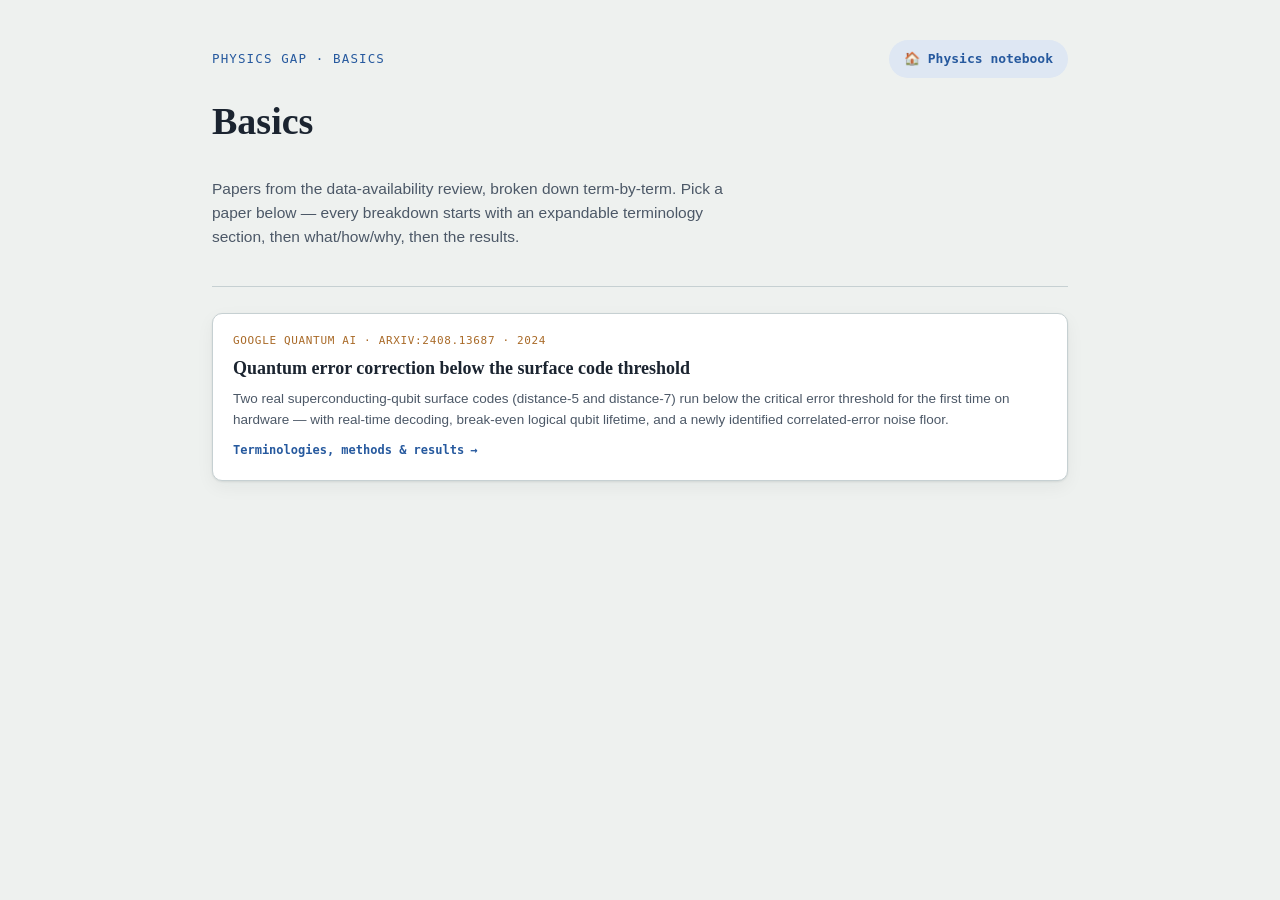
==== commit e925abdb: "Restructure /basics into a paper list + collapsible per-paper breakdown /basics/index.html now lists" ====
--- a/basics/index.html
+++ b/basics/index.html
@@ -4,7 +4,7 @@
 <meta charset="UTF-8">
 <meta name="viewport" content="width=device-width, initial-scale=1">
 <meta name="robots" content="noindex, nofollow">
-<title>QEC Basics — Below the Surface Code Threshold, Visualized</title>
+<title>Basics — Papers, Broken Down</title>
 <link rel="stylesheet" href="css/style.css">
 </head>
 <body>
@@ -14,419 +14,29 @@
   <header class="notebook-header">
     <div class="nav-row">
       <span class="eyebrow">Physics gap · basics</span>
-      <a class="home-btn" href="../phy/index.html">🏠 Home</a>
+      <a class="home-btn" href="../phy/index.html">🏠 Physics notebook</a>
     </div>
-    <h1 class="title serif">Quantum Error Correction — The Basics</h1>
-    <p class="subtitle">Every term needed to read "Quantum error correction below the surface code
-    threshold" (Google Quantum AI, arXiv:2408.13687), built up from zero and diagrammed before any
-    number shows up. Ends with the paper's own results table, translated term-by-term.</p>
-    <div class="source-links">
-      <span class="source-chip">Google Quantum AI · arXiv:2408.13687</span>
-      <span class="source-chip">Quantum Data Availability Study</span>
-    </div>
-    <div class="crosslink-row" style="display:flex; gap:10px; flex-wrap:wrap; margin-top:6px;">
-      <div class="crosslink"><a href="../phy/index.html">Physics notebook <span class="arrow">&rarr;</span></a></div>
-      <div class="crosslink"><a href="../phy/papers/index.html">Papers <span class="arrow">&rarr;</span></a></div>
-    </div>
+    <h1 class="title serif">Basics</h1>
+    <p class="subtitle">Papers from the data-availability review, broken down term-by-term. Pick a paper below —
+    every breakdown starts with an expandable terminology section, then what/how/why, then the results.</p>
   </header>
 
-  <nav class="phase-tracker">
-    <a class="phase-pill active" href="#sec-glossary"><span class="num">1.1</span>Glossary</a>
-    <a class="phase-pill active" href="#sec-logical"><span class="num">1.2</span>Physical → logical</a>
-    <a class="phase-pill active" href="#sec-distance"><span class="num">1.3</span>Code distance</a>
-    <a class="phase-pill active" href="#sec-threshold"><span class="num">1.4</span>Critical threshold</a>
-    <a class="phase-pill active" href="#sec-surface"><span class="num">1.5</span>Surface code</a>
-    <a class="phase-pill active" href="#sec-transmon"><span class="num">1.6</span>Transmon &amp; memory</a>
-    <a class="phase-pill active" href="#sec-lambda"><span class="num">1.7</span>Λ &amp; break-even</a>
-    <a class="phase-pill active" href="#sec-decoder"><span class="num">1.8</span>Real-time decoder</a>
-    <a class="phase-pill active" href="#sec-results"><span class="num">1.9</span>Results table</a>
-  </nav>
+  <main>
+    <div class="papers-grid">
 
-  <main>
+      <a class="paper-card" href="qec-below-threshold.html">
+        <span class="ptag">Google Quantum AI &middot; arXiv:2408.13687 &middot; 2024</span>
+        <h3>Quantum error correction below the surface code threshold</h3>
+        <p class="psnippet">Two real superconducting-qubit surface codes (distance-5 and distance-7) run
+        below the critical error threshold for the first time on hardware — with real-time decoding,
+        break-even logical qubit lifetime, and a newly identified correlated-error noise floor.</p>
+        <span class="pgo">Terminologies, methods &amp; results <span class="arrow">&rarr;</span></span>
+      </a>
 
-    <!-- ============ 1.1 Glossary ============ -->
-    <section class="entry" id="sec-glossary">
-      <div class="entry-head"><span class="entry-tag">READ FIRST</span></div>
-      <h2 class="entry-title">Glossary at a glance</h2>
-      <p class="notation-intro">Every term the abstract leans on, in one line each. Each row links
-      forward to the section that draws it out properly — use this as a lookup table while reading,
-      not as the full explanation.</p>
-      <div class="table-scroll">
-        <table class="notation-table">
-          <thead><tr><th>Term</th><th>One-line meaning</th><th>Where</th></tr></thead>
-          <tbody>
-            <tr><td class="sym">Physical qubit</td><td class="say">One real, noisy piece of hardware holding one quantum bit.</td><td class="where"><a href="#sec-logical">1.2</a></td></tr>
-            <tr><td class="sym">Logical qubit</td><td class="say">Many physical qubits wired together to act as one well-protected qubit.</td><td class="where"><a href="#sec-logical">1.2</a></td></tr>
-            <tr><td class="sym">Code distance (d)</td><td class="say">How many simultaneous errors it takes to fool the code undetected. Bigger d = safer.</td><td class="where"><a href="#sec-distance">1.3</a></td></tr>
-            <tr><td class="sym">Physical qubits / logical qubit</td><td class="say">Roughly d² for a surface code — the hardware cost of a given distance.</td><td class="where"><a href="#sec-distance">1.3</a></td></tr>
-            <tr><td class="sym">Physical error rate (p)</td><td class="say">How often one physical qubit / gate messes up. A raw hardware number.</td><td class="where"><a href="#sec-threshold">1.4</a></td></tr>
-            <tr><td class="sym">Logical error rate (ε_d)</td><td class="say">How often the whole error-corrected logical qubit ends up wrong.</td><td class="where"><a href="#sec-threshold">1.4</a></td></tr>
-            <tr><td class="sym">Critical threshold (p_thr)</td><td class="say">The break-even point: below it, bigger d helps; above it, bigger d hurts.</td><td class="where"><a href="#sec-threshold">1.4</a></td></tr>
-            <tr><td class="sym">Surface code</td><td class="say">A specific 2D grid layout for building a logical qubit, using only nearest-neighbor wiring.</td><td class="where"><a href="#sec-surface">1.5</a></td></tr>
-            <tr><td class="sym">Transmon</td><td class="say">The superconducting-circuit "artificial atom" used as the physical qubit here.</td><td class="where"><a href="#sec-transmon">1.6</a></td></tr>
-            <tr><td class="sym">Quantum memory</td><td class="say">The simplest QEC test: hold a logical qubit's value, correct it repeatedly, check it survived.</td><td class="where"><a href="#sec-transmon">1.6</a></td></tr>
-            <tr><td class="sym">Distance-5 / distance-7 code</td><td class="say">The surface code built at d=5 and d=7, on two separate chips.</td><td class="where"><a href="#sec-lambda">1.7</a></td></tr>
-            <tr><td class="sym">Real-time decoder</td><td class="say">Classical algorithm that infers and corrects errors live, fast enough to keep pace with the hardware.</td><td class="where"><a href="#sec-decoder">1.8</a></td></tr>
-            <tr><td class="sym">Syndrome measurement</td><td class="say">A local check that reveals *where* an error-like inconsistency showed up, without reading the encoded data.</td><td class="where"><a href="#sec-decoder">1.8</a></td></tr>
-          </tbody>
-        </table>
-      </div>
-    </section>
-
-    <!-- ============ 1.2 Physical -> logical ============ -->
-    <section class="entry" id="sec-logical">
-      <div class="entry-head"><span class="entry-tag">1.2</span></div>
-      <h2 class="entry-title">From noisy physical qubits to one protected logical qubit</h2>
-      <div class="entry-grid">
-        <div>
-          <div class="diagram-panel">
-            <svg viewBox="0 0 260 210" xmlns="http://www.w3.org/2000/svg">
-              <text x="130" y="16" text-anchor="middle" font-size="10" fill="var(--ink-soft)" font-family="ui-monospace,monospace">5 physical qubits, one flipped</text>
-              <g font-family="ui-monospace,monospace" font-size="9" fill="var(--ink-soft)">
-                <circle cx="30" cy="50" r="13" fill="none" stroke="var(--ink)" stroke-width="1.6"/>
-                <text x="30" y="53" text-anchor="middle" fill="var(--ink)">0</text>
-                <circle cx="75" cy="50" r="13" fill="none" stroke="var(--ink)" stroke-width="1.6"/>
-                <text x="75" y="53" text-anchor="middle" fill="var(--ink)">0</text>
-                <circle cx="120" cy="50" r="13" fill="var(--measured-soft)" stroke="var(--measured)" stroke-width="2"/>
-                <text x="120" y="53" text-anchor="middle" fill="var(--measured)">1</text>
-                <circle cx="165" cy="50" r="13" fill="none" stroke="var(--ink)" stroke-width="1.6"/>
-                <text x="165" y="53" text-anchor="middle" fill="var(--ink)">0</text>
-                <circle cx="210" cy="50" r="13" fill="none" stroke="var(--ink)" stroke-width="1.6"/>
-                <text x="210" y="53" text-anchor="middle" fill="var(--ink)">0</text>
-              </g>
-              <text x="120" y="76" text-anchor="middle" font-size="8.5" fill="var(--measured)" font-family="ui-monospace,monospace">1 error, outvoted 4-to-1</text>
-              <line x1="120" y1="85" x2="120" y2="108" stroke="var(--ink-soft)" stroke-width="1.4" marker-end="url(#arr1)"/>
-              <defs><marker id="arr1" markerWidth="7" markerHeight="7" refX="3.5" refY="3.5" orient="auto"><path d="M0,0 L7,3.5 L0,7 Z" fill="var(--ink-soft)"/></marker></defs>
-              <rect x="55" y="110" width="130" height="26" rx="6" fill="var(--paper)" stroke="var(--rule)" stroke-width="1.3"/>
-              <text x="120" y="127" text-anchor="middle" font-size="10" fill="var(--ink)" font-family="ui-monospace,monospace">majority vote / decoder</text>
-              <line x1="120" y1="136" x2="120" y2="159" stroke="var(--ink-soft)" stroke-width="1.4" marker-end="url(#arr2)"/>
-              <defs><marker id="arr2" markerWidth="7" markerHeight="7" refX="3.5" refY="3.5" orient="auto"><path d="M0,0 L7,3.5 L0,7 Z" fill="var(--ink-soft)"/></marker></defs>
-              <circle cx="120" cy="180" r="17" fill="var(--accent-soft)" stroke="var(--accent)" stroke-width="2.2"/>
-              <text x="120" y="184" text-anchor="middle" font-size="11" fill="var(--accent)" font-family="ui-monospace,monospace">0</text>
-              <text x="120" y="205" text-anchor="middle" font-size="9" fill="var(--accent)" font-family="ui-monospace,monospace">logical qubit — still correct</text>
-            </svg>
-          </div>
-          <p class="diagram-caption">The classical version: repeat a bit 5 times and vote. Any single flip gets outvoted. Surface codes do the quantum-mechanical equivalent of this, in 2D.</p>
-        </div>
-        <div class="text-panel">
-          <p>A <b>physical qubit</b> is one real, physical piece of hardware — a superconducting circuit, an ion, anything that holds one quantum bit. It's fragile: heat, stray photons, and control imperfections randomly corrupt it.</p>
-          <p>A <b>logical qubit</b> is not a new kind of hardware — it's <i>many</i> physical qubits, wired together so that if a few of them get corrupted, the group as a whole can detect and fix it, without ever directly measuring (and thereby destroying) the quantum information being protected.</p>
-          <div class="callout callout-paper">
-            <span class="label">why this can't just be "measure and check"</span>
-            In classical computing you can freely read a bit to check it. In quantum computing, directly measuring a qubit collapses its state — you'd destroy the very information you're trying to protect. Surface codes are built around <b>syndrome measurements</b> (<a href="#sec-decoder" class="sym-link">1.8</a>) specifically to get around this: they reveal where something went wrong without revealing what the encoded value actually is.
-          </div>
-          <p>The whole premise of quantum error correction: build a logical qubit whose effective error rate is far below the error rate of any one physical qubit inside it. Whether that premise actually pays off depends entirely on the <b>critical threshold</b> (<a href="#sec-threshold" class="sym-link">1.4</a>) below.</p>
-        </div>
-      </div>
-    </section>
-
-    <!-- ============ 1.3 Code distance ============ -->
-    <section class="entry" id="sec-distance">
-      <div class="entry-head"><span class="entry-tag">1.3</span></div>
-      <h2 class="entry-title">Code distance: how many errors it takes to fool the code</h2>
-      <div class="entry-grid">
-        <div>
-          <div class="diagram-panel">
-            <svg viewBox="0 0 260 190" xmlns="http://www.w3.org/2000/svg">
-              <text x="130" y="14" text-anchor="middle" font-size="10" fill="var(--ink-soft)" font-family="ui-monospace,monospace">distance 3 vs. distance 5</text>
-              <text x="10" y="45" font-size="10" fill="var(--ink)" font-family="ui-monospace,monospace">d=3</text>
-              <g font-family="ui-monospace,monospace" font-size="8">
-                <circle cx="70" cy="42" r="11" fill="none" stroke="var(--ink)" stroke-width="1.5"/>
-                <circle cx="105" cy="42" r="11" fill="var(--measured-soft)" stroke="var(--measured)" stroke-width="2"/>
-                <circle cx="140" cy="42" r="11" fill="var(--measured-soft)" stroke="var(--measured)" stroke-width="2"/>
-              </g>
-              <text x="240" y="45" text-anchor="end" font-size="9" fill="var(--measured)" font-family="ui-monospace,monospace">2 flips break it</text>
-              <text x="10" y="105" font-size="10" fill="var(--ink)" font-family="ui-monospace,monospace">d=5</text>
-              <g font-family="ui-monospace,monospace" font-size="8">
-                <circle cx="70" cy="102" r="11" fill="none" stroke="var(--ink)" stroke-width="1.5"/>
-                <circle cx="97" cy="102" r="11" fill="none" stroke="var(--ink)" stroke-width="1.5"/>
-                <circle cx="124" cy="102" r="11" fill="var(--measured-soft)" stroke="var(--measured)" stroke-width="2"/>
-                <circle cx="151" cy="102" r="11" fill="var(--measured-soft)" stroke="var(--measured)" stroke-width="2"/>
-                <circle cx="178" cy="102" r="11" fill="var(--measured-soft)" stroke="var(--measured)" stroke-width="2"/>
-              </g>
-              <text x="240" y="105" text-anchor="end" font-size="9" fill="var(--measured)" font-family="ui-monospace,monospace">3 flips break it</text>
-              <text x="130" y="150" text-anchor="middle" font-size="9" fill="var(--good)" font-family="ui-monospace,monospace">bigger d → more simultaneous</text>
-              <text x="130" y="163" text-anchor="middle" font-size="9" fill="var(--good)" font-family="ui-monospace,monospace">errors needed to sneak past</text>
-              <text x="130" y="182" text-anchor="middle" font-size="8" fill="var(--ink-soft)" font-family="ui-monospace,monospace">surface code: ~d² physical qubits needed for distance d</text>
-            </svg>
-          </div>
-          <p class="diagram-caption">More qubits per logical qubit buys a bigger margin — but that margin only pays off below the critical threshold (1.4).</p>
-        </div>
-        <div class="text-panel">
-          <p><b>Code distance (d)</b> is, roughly, the minimum number of physical errors that would have to land simultaneously, in exactly the wrong pattern, before the code is fooled into an undetected wrong answer. Higher d means more errors are needed to slip through — a bigger safety margin.</p>
-          <p>In the repetition-code analogy, encoding a bit across 5 copies is "distance 5"; across 3 copies is "distance 3." A surface code is the 2D, quantum-mechanical generalization of the same idea.</p>
-          <p><b>Physical qubits per logical qubit</b> is the price of that margin. A surface code's qubit count scales roughly as <span class="mono">d²</span> — a distance-5 code needs on the order of 49 physical qubits, a distance-7 code around 101 (the exact number the paper uses). Bigger distance is safer, but proportionally more expensive in hardware.</p>
-        </div>
-      </div>
-    </section>
-
-    <!-- ============ 1.4 Critical threshold ============ -->
-    <section class="entry" id="sec-threshold">
-      <div class="entry-head"><span class="entry-tag">1.4</span></div>
-      <h2 class="entry-title">Physical vs. logical error rate — and the critical threshold</h2>
-      <div class="entry-grid">
-        <div>
-          <div class="diagram-panel">
-            <svg viewBox="0 0 260 220" xmlns="http://www.w3.org/2000/svg">
-              <line x1="35" y1="20" x2="35" y2="190" stroke="var(--ink)" stroke-width="1.4"/>
-              <line x1="35" y1="190" x2="240" y2="190" stroke="var(--ink)" stroke-width="1.4"/>
-              <text x="20" y="18" font-size="9" fill="var(--ink-soft)" font-family="ui-monospace,monospace">ε_d</text>
-              <text x="240" y="203" text-anchor="end" font-size="9" fill="var(--ink-soft)" font-family="ui-monospace,monospace">code distance d →</text>
-              <line x1="35" y1="105" x2="240" y2="105" stroke="var(--rule)" stroke-width="1.2" stroke-dasharray="3 3"/>
-              <text x="243" y="108" font-size="8" fill="var(--ink-soft)" font-family="ui-monospace,monospace">p = p_thr</text>
-              <path d="M45,150 C90,90 150,45 235,25" fill="none" stroke="var(--good)" stroke-width="2.2"/>
-              <text x="238" y="24" font-size="8.5" fill="var(--good)" font-family="ui-monospace,monospace" text-anchor="end">p &gt; p_thr — grows ✗</text>
-              <path d="M45,80 C90,120 150,155 235,178" fill="none" stroke="var(--accent)" stroke-width="2.2"/>
-              <text x="238" y="188" font-size="8.5" fill="var(--accent)" font-family="ui-monospace,monospace" text-anchor="end">p &lt; p_thr — shrinks ✓</text>
-              <circle cx="45" cy="105" r="4" fill="var(--ink)"/>
-              <text x="50" y="102" font-size="8" fill="var(--ink-soft)" font-family="ui-monospace,monospace">both start equal, here</text>
-            </svg>
-          </div>
-          <p class="diagram-caption">The single most important plot in the field: whether the curve bends up or down as d grows is decided entirely by which side of p_thr you're on.</p>
-        </div>
-        <div class="text-panel">
-          <p><b>Physical error rate (p)</b> — how often one physical qubit or gate operation messes up. A raw hardware property.</p>
-          <p><b>Logical error rate (ε_d)</b> — how often the whole error-corrected logical qubit ends up wrong, after the correction machinery has done its best. This is the number that actually matters for running an algorithm.</p>
-          <div class="callout callout-code">
-            <span class="label">the pivot the whole field balances on</span>
-            <b>Critical threshold (p_thr):</b> a break-even physical error rate.
-            <ul style="margin:6px 0 0; padding-left:18px;">
-              <li><b>p &lt; p_thr</b> (below threshold): increasing d makes ε_d go <i>down</i>, exponentially. More qubits genuinely help.</li>
-              <li><b>p &gt; p_thr</b> (above threshold): increasing d makes ε_d go <i>up</i>. Bigger codes just accumulate more failure-prone parts than they can correct for.</li>
-            </ul>
-          </div>
-          <p>This is why "below threshold" is the paper's central claim, not a footnote — it's the dividing line between "this scales" and "this backfires." The relation is approximately <span class="mono">ε_d ∝ (p / p_thr)^((d+1)/2)</span>, and the ratio <span class="mono">Λ = ε_d / ε_{d+2} ≈ p_thr / p</span> is the direct, measurable signature (<a href="#sec-lambda" class="sym-link">1.7</a>).</p>
-        </div>
-      </div>
-    </section>
-
-    <!-- ============ 1.5 Surface code ============ -->
-    <section class="entry" id="sec-surface">
-      <div class="entry-head"><span class="entry-tag">1.5</span></div>
-      <h2 class="entry-title">The surface code: a 2D grid of checks</h2>
-      <div class="entry-grid">
-        <div>
-          <div class="diagram-panel">
-            <svg viewBox="0 0 240 240" xmlns="http://www.w3.org/2000/svg">
-              <g stroke="var(--rule)" stroke-width="1">
-                <line x1="40" y1="40" x2="200" y2="40"/><line x1="40" y1="80" x2="200" y2="80"/>
-                <line x1="40" y1="120" x2="200" y2="120"/><line x1="40" y1="160" x2="200" y2="160"/><line x1="40" y1="200" x2="200" y2="200"/>
-                <line x1="40" y1="40" x2="40" y2="200"/><line x1="80" y1="40" x2="80" y2="200"/>
-                <line x1="120" y1="40" x2="120" y2="200"/><line x1="160" y1="40" x2="160" y2="200"/><line x1="200" y1="40" x2="200" y2="200"/>
-              </g>
-              <rect x="78" y="78" width="44" height="44" fill="none" stroke="var(--accent)" stroke-width="2.4" rx="4"/>
-              <g fill="var(--ink)">
-                <circle cx="40" cy="40" r="6"/><circle cx="80" cy="40" r="6"/><circle cx="120" cy="40" r="6"/><circle cx="160" cy="40" r="6"/><circle cx="200" cy="40" r="6"/>
-                <circle cx="40" cy="80" r="6"/><circle cx="120" cy="80" r="6"/><circle cx="200" cy="80" r="6"/>
-                <circle cx="40" cy="120" r="6"/><circle cx="200" cy="120" r="6"/>
-                <circle cx="40" cy="160" r="6"/><circle cx="120" cy="160" r="6"/><circle cx="200" cy="160" r="6"/>
-                <circle cx="40" cy="200" r="6"/><circle cx="80" cy="200" r="6"/><circle cx="120" cy="200" r="6"/><circle cx="160" cy="200" r="6"/><circle cx="200" cy="200" r="6"/>
-              </g>
-              <g fill="var(--measured)">
-                <rect x="76" y="76" width="8" height="8"/><rect x="116" y="76" width="8" height="8"/>
-                <rect x="76" y="116" width="8" height="8"/><rect x="116" y="116" width="8" height="8"/>
-              </g>
-              <circle cx="80" cy="80" r="6" fill="var(--accent)"/><circle cx="120" cy="80" r="6" fill="var(--accent)"/>
-              <circle cx="80" cy="120" r="6" fill="var(--accent)"/><circle cx="120" cy="120" r="6" fill="var(--accent)"/>
-              <text x="120" y="222" text-anchor="middle" font-size="8.5" fill="var(--ink)" font-family="ui-monospace,monospace">● data qubit</text>
-              <text x="120" y="234" text-anchor="middle" font-size="8.5" fill="var(--measured)" font-family="ui-monospace,monospace">■ measurement (ancilla) qubit</text>
-            </svg>
-          </div>
-          <p class="diagram-caption">One stabilizer highlighted (blue box): 4 data qubits, checked by neighboring ancilla qubits, without ever reading the data qubits' actual value.</p>
-        </div>
-        <div class="text-panel">
-          <p>The <b>surface code</b> is a specific 2D layout for turning many physical qubits into one logical qubit. Picture a checkerboard grid: some qubits ("data qubits") hold the actual quantum information; interspersed "measurement" or "ancilla" qubits repeatedly run local checks called <b>stabilizers</b> against their neighbors.</p>
-          <p>Each stabilizer check reveals whether an error occurred nearby — without revealing (and thus destroying) what the data qubits actually encode. It's called "surface" because the qubits sit on a 2D surface, and it's the leading candidate for superconducting hardware precisely because every check only needs <i>nearest-neighbor</i> connections — which is how these chips are physically wired.</p>
-        </div>
-      </div>
-    </section>
-
-    <!-- ============ 1.6 Transmon & memory ============ -->
-    <section class="entry" id="sec-transmon">
-      <div class="entry-head"><span class="entry-tag">1.6</span></div>
-      <h2 class="entry-title">Transmon hardware, and what a "memory" experiment tests</h2>
-      <div class="entry-grid">
-        <div>
-          <div class="diagram-panel">
-            <svg viewBox="0 0 220 190" xmlns="http://www.w3.org/2000/svg">
-              <text x="110" y="14" text-anchor="middle" font-size="9.5" fill="var(--ink-soft)" font-family="ui-monospace,monospace">transmon: energy ladder</text>
-              <line x1="40" y1="150" x2="180" y2="150" stroke="var(--good)" stroke-width="3"/>
-              <text x="185" y="153" font-size="10" fill="var(--good)" font-family="Georgia,serif">|0⟩</text>
-              <line x1="40" y1="105" x2="180" y2="105" stroke="var(--good)" stroke-width="3"/>
-              <text x="185" y="108" font-size="10" fill="var(--good)" font-family="Georgia,serif">|1⟩</text>
-              <line x1="40" y1="65" x2="180" y2="65" stroke="var(--ink-soft)" stroke-width="2.4" opacity="0.55"/>
-              <text x="185" y="68" font-size="9.5" fill="var(--ink-soft)" font-family="Georgia,serif" opacity="0.75">|2⟩ (unused)</text>
-              <line x1="40" y1="30" x2="180" y2="30" stroke="var(--ink-soft)" stroke-width="2" opacity="0.35"/>
-              <text x="185" y="33" font-size="9" fill="var(--ink-soft)" font-family="Georgia,serif" opacity="0.55">|3⟩</text>
-              <line x1="70" y1="147" x2="70" y2="108" stroke="var(--accent)" stroke-width="1.6" marker-end="url(#tArr)"/>
-              <defs><marker id="tArr" markerWidth="7" markerHeight="7" refX="3.5" refY="3.5" orient="auto"><path d="M0,0 L7,3.5 L0,7 Z" fill="var(--accent)"/></marker></defs>
-              <text x="76" y="128" font-size="8" fill="var(--accent)" font-family="ui-monospace,monospace">microwave drive</text>
-              <text x="110" y="178" text-anchor="middle" font-size="8" fill="var(--ink-soft)" font-family="ui-monospace,monospace">unevenly spaced levels ⇒ only |0⟩,|1⟩ addressed</text>
-            </svg>
-          </div>
-          <p class="diagram-caption">A transmon is a superconducting circuit engineered so its two lowest energy levels act as a clean, addressable |0⟩/|1⟩ qubit.</p>
-        </div>
-        <div class="text-panel">
-          <p>A <b>transmon</b> is the physical-qubit hardware used here: a superconducting circuit (built from Josephson junctions and capacitors), cooled to near absolute zero, engineered so its two lowest energy levels behave like an artificial atom's 0 and 1. It's the dominant qubit platform for Google and IBM. (Fluxonium and gatemon are sibling designs — same superconducting-circuit family, different engineering tradeoffs.)</p>
-          <p>A <b>quantum memory</b> experiment is the simplest possible QEC benchmark: encode a logical qubit's value, then just hold it, running repeated error-correction cycles over time, and check at the end whether the right value survived. No algorithm runs on it — it only tests whether the logical qubit can <i>sit there and stay correct</i>.</p>
-          <div class="flow-chain">
-            <div class="flow-node emph">encode</div><span class="flow-arrow">→</span>
-            <div class="flow-node">cycle</div><span class="flow-arrow">→</span>
-            <div class="flow-node">cycle</div><span class="flow-arrow">→</span>
-            <div class="flow-node">…</div><span class="flow-arrow">→</span>
-            <div class="flow-node emph">readout &amp; check</div>
-          </div>
-          <p style="font-size:12.5px; color:var(--ink-soft); margin-top:10px;">"Two surface-code memories" in the abstract = two separate runs of exactly this experiment, at d=5 and d=7, on two different chips.</p>
-        </div>
-      </div>
-    </section>
-
-    <!-- ============ 1.7 Lambda & break-even ============ -->
-    <section class="entry" id="sec-lambda">
-      <div class="entry-head"><span class="entry-tag">1.7</span></div>
-      <h2 class="entry-title">Comparing distance-5 and distance-7: Λ and "beyond break-even"</h2>
-      <div class="entry-grid">
-        <div>
-          <div class="diagram-panel">
-            <svg viewBox="0 0 220 200" xmlns="http://www.w3.org/2000/svg">
-              <text x="110" y="14" text-anchor="middle" font-size="9.5" fill="var(--ink-soft)" font-family="ui-monospace,monospace">logical error rate, ε_d</text>
-              <line x1="40" y1="170" x2="200" y2="170" stroke="var(--ink)" stroke-width="1.3"/>
-              <rect x="55" y="60" width="40" height="110" fill="var(--measured-soft)" stroke="var(--measured)" stroke-width="1.6"/>
-              <text x="75" y="52" text-anchor="middle" font-size="9" fill="var(--measured)" font-family="ui-monospace,monospace">ε₅</text>
-              <text x="75" y="184" text-anchor="middle" font-size="9" fill="var(--ink)" font-family="ui-monospace,monospace">d=5</text>
-              <rect x="140" y="118" width="40" height="52" fill="var(--accent-soft)" stroke="var(--accent)" stroke-width="1.6"/>
-              <text x="160" y="110" text-anchor="middle" font-size="9" fill="var(--accent)" font-family="ui-monospace,monospace">ε₇ = 0.143%</text>
-              <text x="160" y="184" text-anchor="middle" font-size="9" fill="var(--ink)" font-family="ui-monospace,monospace">d=7 (101 qubits)</text>
-              <path d="M100,64 L135,64" stroke="var(--good)" stroke-width="1.2" stroke-dasharray="2 2"/>
-              <path d="M100,122 L135,122" stroke="var(--good)" stroke-width="1.2" stroke-dasharray="2 2"/>
-              <text x="110" y="94" text-anchor="middle" font-size="10" fill="var(--good)" font-family="ui-monospace,monospace" transform="rotate(-90 110 94)">Λ=2.14</text>
-            </svg>
-          </div>
-          <p class="diagram-caption">ε₇ isn't just smaller — it's smaller by the exact factor Λ predicts. That match is the below-threshold proof, not an assumption.</p>
-        </div>
-        <div class="text-panel">
-          <p><span class="mono">Λ = ε_d / ε_{d+2}</span> — how much the logical error rate improves when the code distance goes up by 2. The paper measures <b>Λ = 2.14 ± 0.02</b> going from distance-5 to distance-7: any Λ &gt; 1 is direct, measured proof of operating below threshold (<a href="#sec-threshold" class="sym-link">1.4</a>) — this is the paper's central piece of evidence, not an assumption.</p>
-          <p>The distance-7 code (101 physical transmons) reaches <b>0.143% ± 0.003% error per cycle</b> — the directly measured ε₇.</p>
-          <div class="callout callout-code">
-            <span class="label">a separate, additional milestone</span>
-            <b>"Beyond break-even":</b> the logical qubit's information survives <b>2.4× longer</b> than the single best physical qubit among its 101 constituents survives on its own, unprotected. This means the error correction is a net <i>win</i>, not merely "trending the right way" — for years, QEC demos made things worse, not better.
-          </div>
-          <div class="compare-row" style="margin-top:14px;">
-            <div class="compare-col">
-              <svg viewBox="0 0 60 90" width="60" height="90"><rect x="20" y="52" width="20" height="38" fill="var(--measured-soft)" stroke="var(--measured)" stroke-width="1.6"/></svg>
-              <div class="compare-label">best physical qubit</div>
-            </div>
-            <div class="compare-col">
-              <svg viewBox="0 0 60 90" width="60" height="90"><rect x="20" y="0" width="20" height="90" fill="var(--accent-soft)" stroke="var(--accent)" stroke-width="1.6"/></svg>
-              <div class="compare-label">logical qubit (d=7), 2.4×</div>
-            </div>
-          </div>
-        </div>
-      </div>
-    </section>
-
-    <!-- ============ 1.8 Real-time decoder ============ -->
-    <section class="entry" id="sec-decoder">
-      <div class="entry-head"><span class="entry-tag">1.8</span></div>
-      <h2 class="entry-title">Syndrome measurements and the real-time decoder</h2>
-      <div class="entry-grid">
-        <div>
-          <div class="diagram-panel">
-            <svg viewBox="0 0 240 220" xmlns="http://www.w3.org/2000/svg">
-              <rect x="20" y="20" width="80" height="46" rx="6" fill="var(--paper)" stroke="var(--rule)" stroke-width="1.3"/>
-              <text x="60" y="40" text-anchor="middle" font-size="9" fill="var(--ink)" font-family="ui-monospace,monospace">qubit grid</text>
-              <text x="60" y="53" text-anchor="middle" font-size="8" fill="var(--ink-soft)" font-family="ui-monospace,monospace">(1.1 μs / cycle)</text>
-              <line x1="100" y1="43" x2="132" y2="43" stroke="var(--ink-soft)" stroke-width="1.4" marker-end="url(#dArr1)"/>
-              <defs><marker id="dArr1" markerWidth="7" markerHeight="7" refX="3.5" refY="3.5" orient="auto"><path d="M0,0 L7,3.5 L0,7 Z" fill="var(--ink-soft)"/></marker></defs>
-              <rect x="134" y="20" width="86" height="46" rx="6" fill="var(--measured-soft)" stroke="var(--measured)" stroke-width="1.6"/>
-              <text x="177" y="40" text-anchor="middle" font-size="9" fill="var(--measured)" font-family="ui-monospace,monospace">syndrome</text>
-              <text x="177" y="53" text-anchor="middle" font-size="8" fill="var(--measured)" font-family="ui-monospace,monospace">extraction</text>
-              <line x1="177" y1="66" x2="177" y2="98" stroke="var(--ink-soft)" stroke-width="1.4" marker-end="url(#dArr2)"/>
-              <defs><marker id="dArr2" markerWidth="7" markerHeight="7" refX="3.5" refY="3.5" orient="auto"><path d="M0,0 L7,3.5 L0,7 Z" fill="var(--ink-soft)"/></marker></defs>
-              <rect x="120" y="100" width="100" height="46" rx="6" fill="var(--accent-soft)" stroke="var(--accent)" stroke-width="1.6"/>
-              <text x="170" y="120" text-anchor="middle" font-size="9" fill="var(--accent)" font-family="ui-monospace,monospace">real-time decoder</text>
-              <text x="170" y="133" text-anchor="middle" font-size="8" fill="var(--accent)" font-family="ui-monospace,monospace">63 μs avg latency</text>
-              <line x1="120" y1="123" x2="30" y2="123" stroke="var(--ink-soft)" stroke-width="1.4" marker-end="url(#dArr3)"/>
-              <defs><marker id="dArr3" markerWidth="7" markerHeight="7" refX="3.5" refY="3.5" orient="auto"><path d="M0,0 L7,3.5 L0,7 Z" fill="var(--ink-soft)"/></marker></defs>
-              <rect x="10" y="100" width="90" height="46" rx="6" fill="var(--good-soft)" stroke="var(--good)" stroke-width="1.6"/>
-              <text x="55" y="120" text-anchor="middle" font-size="9" fill="var(--good)" font-family="ui-monospace,monospace">correction</text>
-              <text x="55" y="133" text-anchor="middle" font-size="8" fill="var(--good)" font-family="ui-monospace,monospace">applied</text>
-              <line x1="55" y1="100" x2="55" y2="66" stroke="var(--ink-soft)" stroke-width="1.4" marker-end="url(#dArr4)" stroke-dasharray="3 3"/>
-              <defs><marker id="dArr4" markerWidth="7" markerHeight="7" refX="3.5" refY="3.5" orient="auto"><path d="M0,0 L7,3.5 L0,7 Z" fill="var(--ink-soft)"/></marker></defs>
-              <text x="120" y="180" text-anchor="middle" font-size="8.5" fill="var(--ink-soft)" font-family="ui-monospace,monospace">loop repeats — up to 1,000,000 cycles,</text>
-              <text x="120" y="193" text-anchor="middle" font-size="8.5" fill="var(--ink-soft)" font-family="ui-monospace,monospace">decoder must never fall behind the grid</text>
-            </svg>
-          </div>
-          <p class="diagram-caption">If decoding falls behind even once, the backlog only grows — this is why "real-time" is a genuine engineering hurdle, separate from the below-threshold result itself.</p>
-        </div>
-        <div class="text-panel">
-          <p>A <b>syndrome measurement</b> is one round of the ancilla qubits' local checks (<a href="#sec-surface" class="sym-link">1.5</a>). It doesn't reveal the data qubits' actual value — that would destroy the encoded state. It reveals a checksum-like pattern of <i>where</i> an inconsistency showed up: e.g. "these two neighboring checks disagree," which fingerprints which physical qubit likely errored.</p>
-          <p>The <b>decoder</b> is the classical algorithm that takes the incoming stream of syndromes and infers the most likely underlying error pattern, so it can be corrected or tracked.</p>
-          <div class="callout callout-paper">
-            <span class="label">why "real-time" is the hard part</span>
-            The hardware keeps cycling through rounds every ~1.1 μs regardless of whether the classical decoder has kept up. Many earlier QEC demos decoded <i>offline</i>, after collecting all the data — sidestepping this timing problem entirely. Doing it live, with 63 μs average latency sustained over up to a million cycles, is an added achievement layered on top of the below-threshold physics.</div>
-        </div>
-      </div>
-    </section>
-
-    <!-- ============ 1.9 Results table ============ -->
-    <section class="entry" id="sec-results">
-      <div class="entry-head"><span class="entry-tag">1.9</span></div>
-      <h2 class="entry-title">The paper's results, translated</h2>
-      <div class="table-scroll">
-        <table class="notation-table">
-          <thead><tr><th>Claim</th><th>What it means</th></tr></thead>
-          <tbody>
-            <tr><td class="sym">Λ = 2.14 ± 0.02</td><td class="say">Going from d=5 to d=7 cut the logical error rate by ~2.14×. Direct, measured evidence of below-threshold operation.</td></tr>
-            <tr><td class="sym">0.143% ± 0.003% / cycle</td><td class="say">The distance-7 logical qubit (101 physical transmons) fails about 1.4 times per 1,000 QEC cycles — the headline ε₇ number.</td></tr>
-            <tr><td class="sym">Beyond break-even, 2.4×</td><td class="say">The logical qubit survives 2.4× longer than its single best constituent physical qubit — a net win, not just a trend.</td></tr>
-            <tr><td class="sym">63 μs latency, 10⁶ cycles</td><td class="say">The decoder corrects live, comfortably inside the 1.1 μs cycle time, sustained over up to a million cycles without falling behind.</td></tr>
-            <tr><td class="sym">Repetition codes to d=29</td><td class="say">A simpler 1D cousin of the surface code, pushed further as a magnifying glass for rare failure modes.</td></tr>
-            <tr><td class="sym">Correlated errors ~1/hour</td><td class="say">Rare bursts where many qubits fail together (suspected: cosmic rays), setting a noise floor around 10⁻¹⁰ — flagged as unsolved, not fixed by this code.</td></tr>
-          </tbody>
-        </table>
-      </div>
-      <div class="callout callout-code" style="margin-top:16px;">
-        <span class="label">still open, for your data-availability review</span>
-        This translation covers the physics claims only. Whether this specific paper carries an explicit Data/Code Availability statement — and how it should be classified for the literature review — hasn't been checked yet.
-      </div>
-    </section>
-
+    </div>
   </main>
-
-  <footer class="next-up" id="sec-next">
-    <div class="phase-next-title">Next: check this paper's Data/Code Availability statement</div>
-    <p>This page covers the concepts and results only. The literature-review task still needs this paper's
-    actual availability statement (or absence of one) extracted and classified against the other papers in the corpus.</p>
-  </footer>
-
-  <a href="#sec-glossary" class="jump-link">🔤 glossary</a>
-  <a href="#" id="back-link" class="back-link">← Back</a>
-
-  <div class="section-nav" id="section-nav">
-    <div class="section-nav-backdrop" id="section-nav-backdrop"></div>
-    <button type="button" class="section-nav-toggle" id="section-nav-toggle" aria-expanded="false" aria-controls="section-nav-menu">📑 sections</button>
-    <nav class="section-nav-menu" id="section-nav-menu" role="menu">
-      <div class="snav-header">
-        <span>Jump to section</span>
-        <button type="button" class="snav-close" id="section-nav-close" aria-label="Close section menu">✕</button>
-      </div>
-      <div class="snav-group-title first">QEC Basics</div>
-      <a href="#sec-glossary" role="menuitem"><span class="snav-num">1.1</span>Glossary</a>
-      <a href="#sec-logical" role="menuitem"><span class="snav-num">1.2</span>Physical → logical</a>
-      <a href="#sec-distance" role="menuitem"><span class="snav-num">1.3</span>Code distance</a>
-      <a href="#sec-threshold" role="menuitem"><span class="snav-num">1.4</span>Critical threshold</a>
-      <a href="#sec-surface" role="menuitem"><span class="snav-num">1.5</span>Surface code</a>
-      <a href="#sec-transmon" role="menuitem"><span class="snav-num">1.6</span>Transmon &amp; memory</a>
-      <a href="#sec-lambda" role="menuitem"><span class="snav-num">1.7</span>Λ &amp; break-even</a>
-      <a href="#sec-decoder" role="menuitem"><span class="snav-num">1.8</span>Real-time decoder</a>
-      <a href="#sec-results" role="menuitem"><span class="snav-num">1.9</span>Results table</a>
-    </nav>
-  </div>
 
 </div>
 
-<script src="js/main.js"></script>
-
 </body>
 </html>
--- a/basics/css/style.css
+++ b/basics/css/style.css
@@ -694,3 +694,73 @@
     text-decoration-thickness: 1.5px; text-underline-offset: 2px;
     padding: 1px 3px; border-radius: 3px;
   }
+
+  /* ---------- top-level accordion (Terminologies / What / How / Why / Results) ---------- */
+  .accordion { display: flex; flex-direction: column; gap: 12px; }
+  details.accordion-item {
+    background: var(--paper-raised);
+    border: 1px solid var(--rule);
+    border-radius: 10px;
+    box-shadow: var(--shadow);
+    overflow: hidden;
+  }
+  details.accordion-item[open] { border-color: var(--accent); }
+  details.accordion-item > summary {
+    list-style: none;
+    cursor: pointer;
+    padding: 18px 22px;
+    display: flex;
+    align-items: center;
+    justify-content: space-between;
+    gap: 14px;
+    user-select: none;
+  }
+  details.accordion-item > summary::-webkit-details-marker { display: none; }
+  details.accordion-item > summary::marker { content: ""; }
+  details.accordion-item > summary:hover { background: var(--accent-soft); }
+  details.accordion-item[open] > summary { border-bottom: 1px solid var(--rule); }
+  .acc-summary-text { display: flex; flex-direction: column; gap: 3px; }
+  .acc-summary-text .acc-title {
+    font-family: "Iowan Old Style", "Palatino Linotype", Palatino, Georgia, serif;
+    font-size: 19px; font-weight: 600; color: var(--ink);
+  }
+  .acc-summary-text .acc-sub { font-size: 12.5px; color: var(--ink-soft); }
+  .acc-chevron {
+    flex-shrink: 0; width: 26px; height: 26px; border-radius: 50%;
+    display: flex; align-items: center; justify-content: center;
+    background: var(--accent-soft); color: var(--accent);
+    font-size: 15px; font-weight: 700;
+    transition: transform 0.16s ease, background 0.16s ease, color 0.16s ease;
+  }
+  details.accordion-item[open] > summary .acc-chevron { transform: rotate(45deg); background: var(--accent); color: var(--paper-raised); }
+  .accordion-body { padding: 6px 22px 24px; }
+
+  /* ---------- nested term accordion (used inside Terminologies / How) ---------- */
+  details.term-item {
+    border: 1px solid var(--rule);
+    border-radius: 8px;
+    background: var(--paper);
+    margin-bottom: 10px;
+  }
+  details.term-item:last-child { margin-bottom: 0; }
+  details.term-item[open] { border-color: var(--accent); }
+  details.term-item > summary {
+    list-style: none;
+    cursor: pointer;
+    padding: 12px 16px;
+    display: flex;
+    align-items: center;
+    justify-content: space-between;
+    gap: 10px;
+    font-family: ui-monospace, "Cascadia Code", "SF Mono", Consolas, monospace;
+    font-size: 13.5px;
+    font-weight: 600;
+    color: var(--accent);
+    user-select: none;
+  }
+  details.term-item > summary::-webkit-details-marker { display: none; }
+  details.term-item > summary::marker { content: ""; }
+  details.term-item > summary:hover { background: var(--accent-soft); }
+  details.term-item > summary .term-chevron { font-size: 11px; color: var(--ink-soft); transition: transform 0.15s ease; flex-shrink: 0; }
+  details.term-item[open] > summary .term-chevron { transform: rotate(90deg); color: var(--accent); }
+  .term-body { padding: 6px 16px 18px; }
